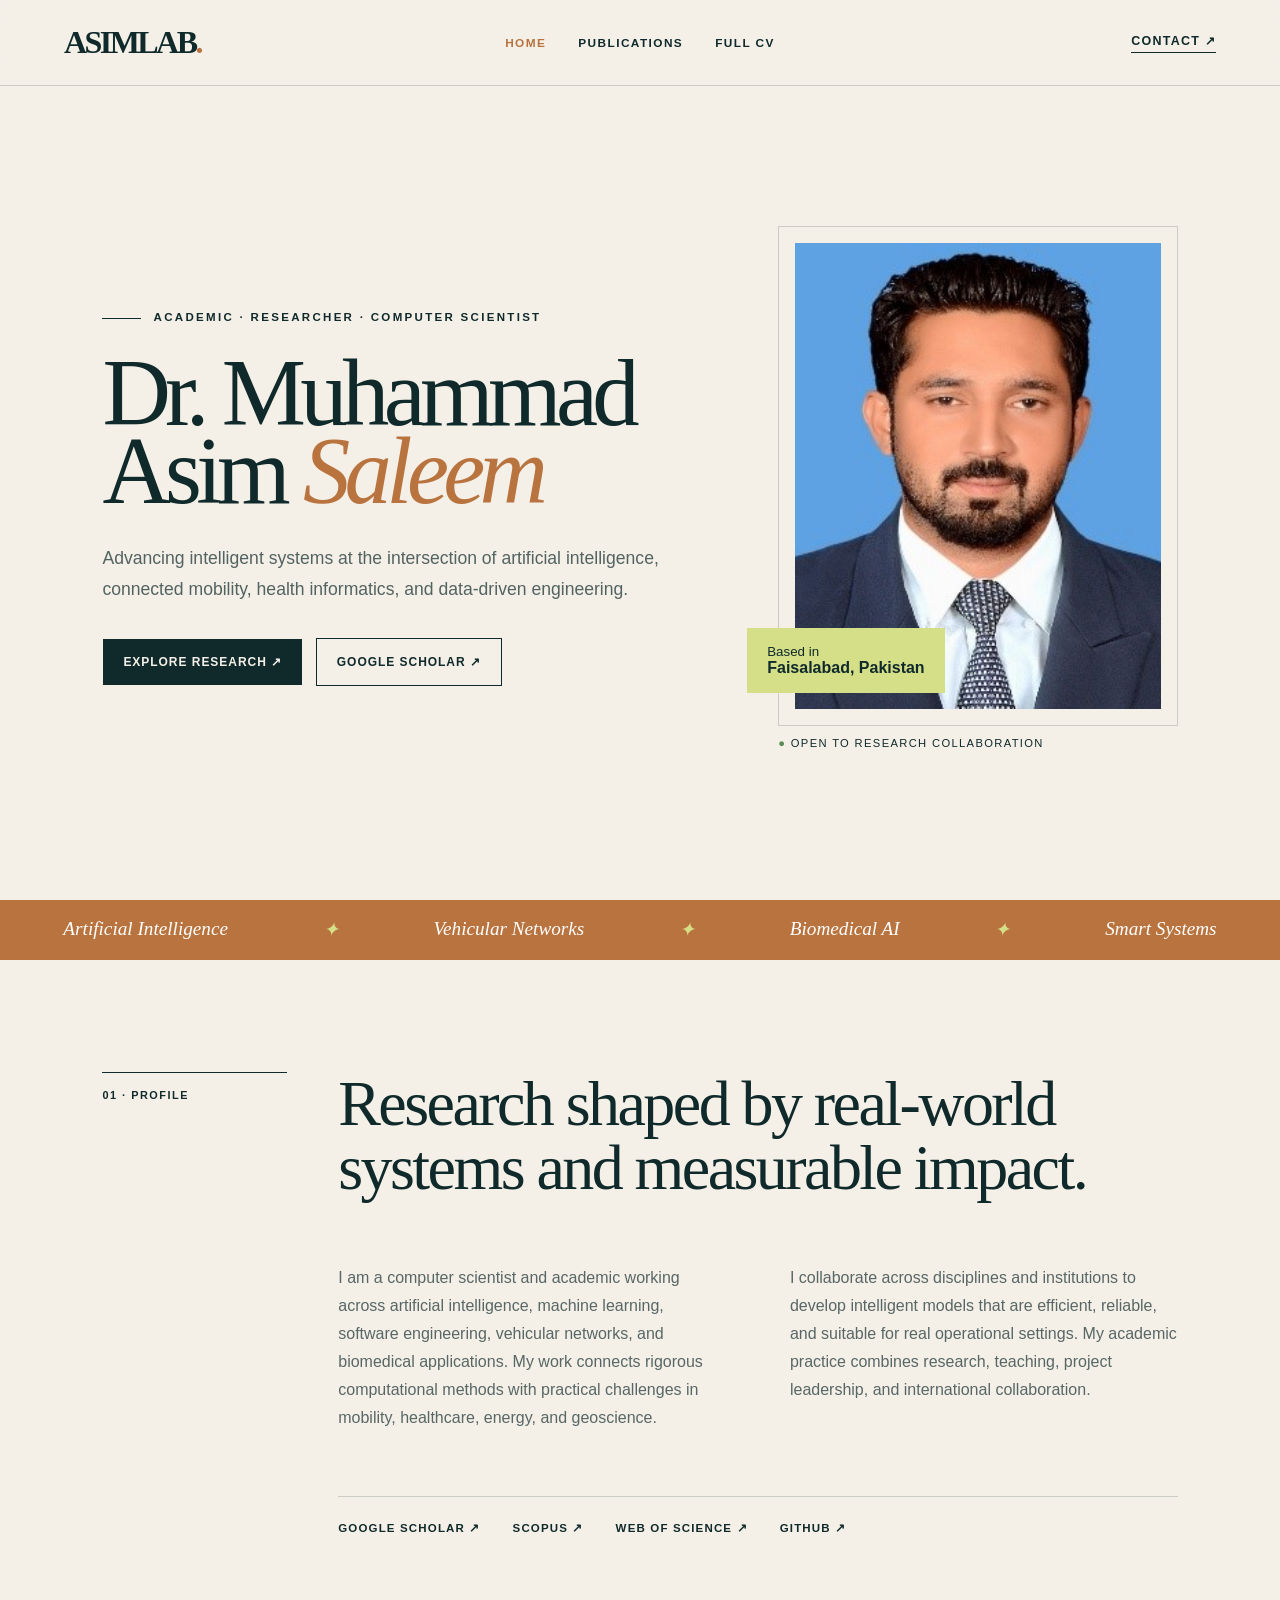
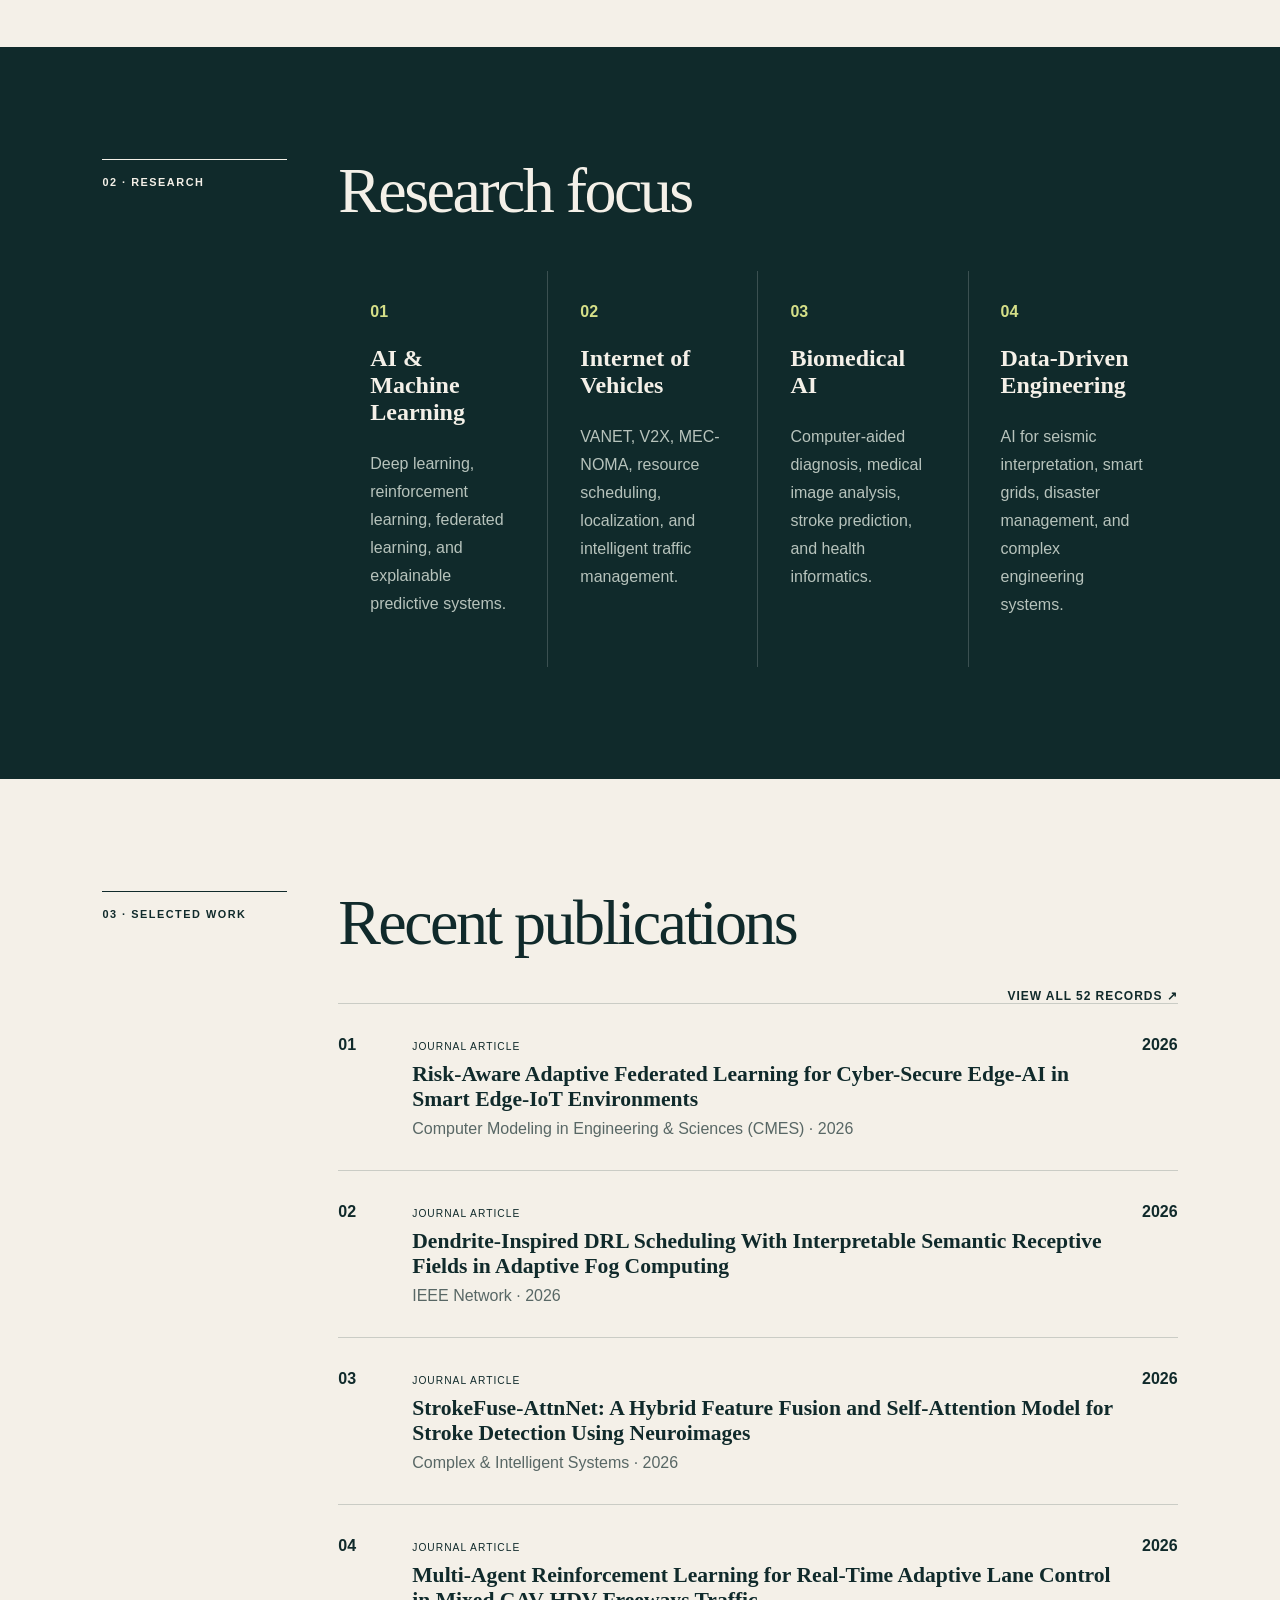
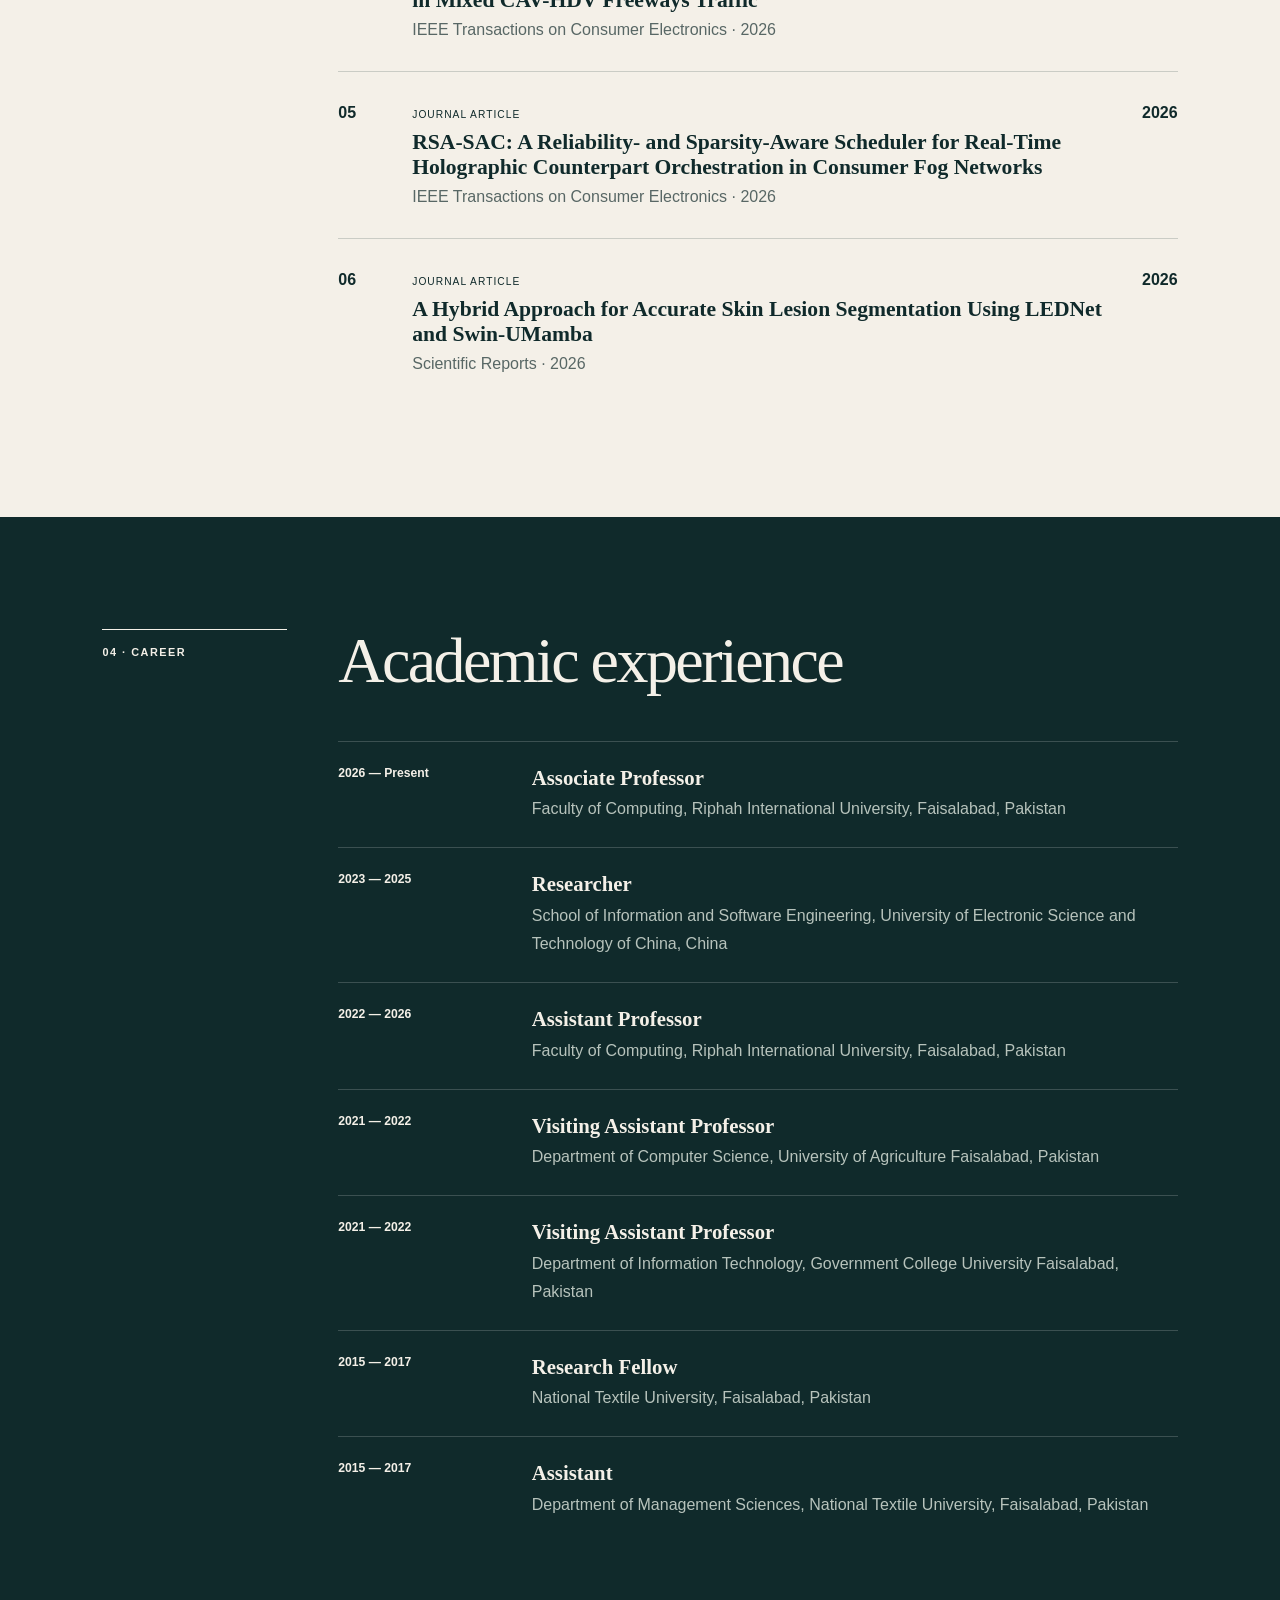
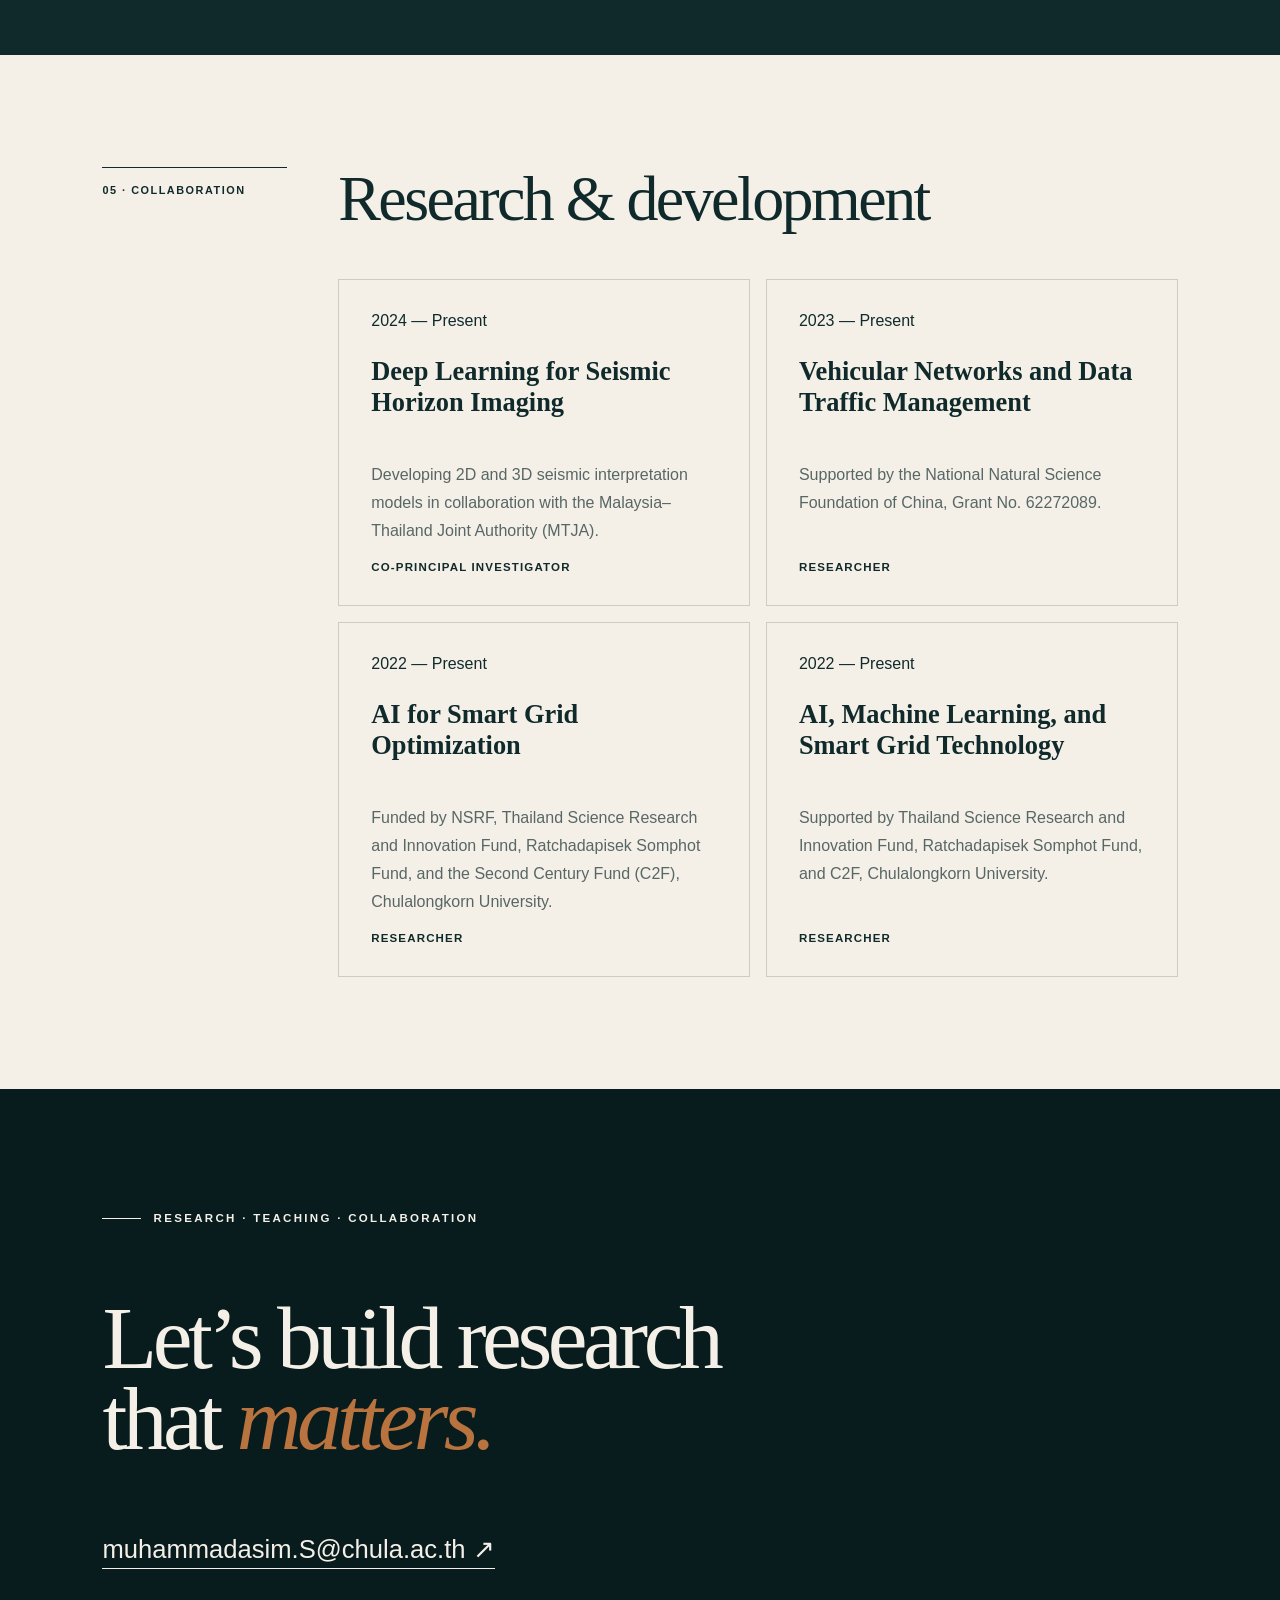
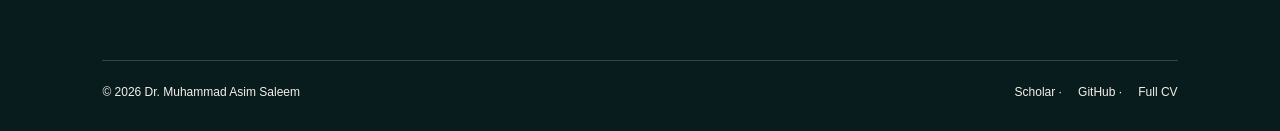
==== index.html @ d51135ee "Publish complete AsimLab academic portfolio" ====
<!doctype html><html lang="en"><head><meta charset="utf-8"><meta name="viewport" content="width=device-width,initial-scale=1"><title>Dr. Muhammad Asim Saleem | AsimLab</title><meta name="description" content="Academic portfolio, research, publications, and CV of Dr. Muhammad Asim Saleem."><meta name="theme-color" content="#102a2b"><link rel="stylesheet" href="/assets/style.css"><link rel="icon" href="/assets/favicon.svg" type="image/svg+xml"></head><body><nav class="nav"><a class="brand" href="/">ASIMLAB<span>.</span></a><div class="links"><a class="active" href="/">Home</a><a  href="/publications/">Publications</a><a  href="/cv/">Full CV</a></div><a class="contact" href="mailto:muhammadasim.S@chula.ac.th">Contact ↗</a></nav>
<main><section class="hero"><div><p class="kicker">Academic · Researcher · Computer Scientist</p><h1>Dr. Muhammad<br>Asim <em>Saleem</em></h1><p class="lead">Advancing intelligent systems at the intersection of artificial intelligence, connected mobility, health informatics, and data-driven engineering.</p><div class="actions"><a class="button primary" href="/publications/">Explore research ↗</a><a class="button" href="https://scholar.google.com.pk/citations?user=uTJ-_NQAAAAJ&hl=en">Google Scholar ↗</a></div></div><div><div class="portrait"><img src="/assets/asim-saleem.jpg" alt="Dr. Muhammad Asim Saleem"><div><small>Based in</small><strong>Faisalabad, Pakistan</strong></div></div><p class="status">● Open to research collaboration</p></div></section>
<div class="band"><span>Artificial Intelligence</span><i>✦</i><span>Vehicular Networks</span><i>✦</i><span>Biomedical AI</span><i>✦</i><span>Smart Systems</span></div>
<section class="section light"><aside>01 · Profile</aside><div><h2>Research shaped by real-world systems and measurable impact.</h2><div class="cols"><p>I am a computer scientist and academic working across artificial intelligence, machine learning, software engineering, vehicular networks, and biomedical applications. My work connects rigorous computational methods with practical challenges in mobility, healthcare, energy, and geoscience.</p><p>I collaborate across disciplines and institutions to develop intelligent models that are efficient, reliable, and suitable for real operational settings. My academic practice combines research, teaching, project leadership, and international collaboration.</p></div><div class="profile-links"><a href="https://scholar.google.com.pk/citations?user=uTJ-_NQAAAAJ&hl=en">Google Scholar ↗</a><a href="https://www.scopus.com/authid/detail.uri?authorId=57212779889">Scopus ↗</a><a href="https://www.webofscience.com/wos/author/record/W-5210-2019">Web of Science ↗</a><a href="https://github.com/asim-lab">GitHub ↗</a></div></div></section>
<section class="section dark" id="research"><aside>02 · Research</aside><div><h2>Research focus</h2><div class="grid4"><article><b>01</b><h3>AI & Machine Learning</h3><p>Deep learning, reinforcement learning, federated learning, and explainable predictive systems.</p></article><article><b>02</b><h3>Internet of Vehicles</h3><p>VANET, V2X, MEC-NOMA, resource scheduling, localization, and intelligent traffic management.</p></article><article><b>03</b><h3>Biomedical AI</h3><p>Computer-aided diagnosis, medical image analysis, stroke prediction, and health informatics.</p></article><article><b>04</b><h3>Data-Driven Engineering</h3><p>AI for seismic interpretation, smart grids, disaster management, and complex engineering systems.</p></article></div></div></section>
<section class="section light"><aside>03 · Selected work</aside><div><div class="section-top"><h2>Recent publications</h2><a href="/publications/">View all 52 records ↗</a></div><div class="pub-list"><article class="pub-row"><b>01</b><div><span class="tag">Journal Article</span><h3>Risk-Aware Adaptive Federated Learning for Cyber-Secure Edge-AI in Smart Edge-IoT Environments</h3><p>Computer Modeling in Engineering &amp; Sciences (CMES) · 2026</p></div><strong>2026</strong></article><article class="pub-row"><b>02</b><div><span class="tag">Journal Article</span><h3>Dendrite-Inspired DRL Scheduling With Interpretable Semantic Receptive Fields in Adaptive Fog Computing</h3><p>IEEE Network · 2026</p></div><strong>2026</strong></article><article class="pub-row"><b>03</b><div><span class="tag">Journal Article</span><h3>StrokeFuse-AttnNet: A Hybrid Feature Fusion and Self-Attention Model for Stroke Detection Using Neuroimages</h3><p>Complex &amp; Intelligent Systems · 2026</p></div><strong>2026</strong></article><article class="pub-row"><b>04</b><div><span class="tag">Journal Article</span><h3>Multi-Agent Reinforcement Learning for Real-Time Adaptive Lane Control in Mixed CAV-HDV Freeways Traffic</h3><p>IEEE Transactions on Consumer Electronics · 2026</p></div><strong>2026</strong></article><article class="pub-row"><b>05</b><div><span class="tag">Journal Article</span><h3>RSA-SAC: A Reliability- and Sparsity-Aware Scheduler for Real-Time Holographic Counterpart Orchestration in Consumer Fog Networks</h3><p>IEEE Transactions on Consumer Electronics · 2026</p></div><strong>2026</strong></article><article class="pub-row"><b>06</b><div><span class="tag">Journal Article</span><h3>A Hybrid Approach for Accurate Skin Lesion Segmentation Using LEDNet and Swin-UMamba</h3><p>Scientific Reports · 2026</p></div><strong>2026</strong></article></div></div></section>
<section class="section dark"><aside>04 · Career</aside><div><h2>Academic experience</h2><div class="records"><article><span>2026 — Present</span><div><h3>Associate Professor</h3><p>Faculty of Computing, Riphah International University, Faisalabad, Pakistan</p></div></article><article><span>2023 — 2025</span><div><h3>Researcher</h3><p>School of Information and Software Engineering, University of Electronic Science and Technology of China, China</p></div></article><article><span>2022 — 2026</span><div><h3>Assistant Professor</h3><p>Faculty of Computing, Riphah International University, Faisalabad, Pakistan</p></div></article><article><span>2021 — 2022</span><div><h3>Visiting Assistant Professor</h3><p>Department of Computer Science, University of Agriculture Faisalabad, Pakistan</p></div></article><article><span>2021 — 2022</span><div><h3>Visiting Assistant Professor</h3><p>Department of Information Technology, Government College University Faisalabad, Pakistan</p></div></article><article><span>2015 — 2017</span><div><h3>Research Fellow</h3><p>National Textile University, Faisalabad, Pakistan</p></div></article><article><span>2015 — 2017</span><div><h3>Assistant</h3><p>Department of Management Sciences, National Textile University, Faisalabad, Pakistan</p></div></article></div></div></section>
<section class="section light"><aside>05 · Collaboration</aside><div><h2>Research & development</h2><div class="cards"><article class="card"><span>2024 — Present</span><h3>Deep Learning for Seismic Horizon Imaging</h3><p>Developing 2D and 3D seismic interpretation models in collaboration with the Malaysia–Thailand Joint Authority (MTJA).</p><strong>Co-Principal Investigator</strong></article><article class="card"><span>2023 — Present</span><h3>Vehicular Networks and Data Traffic Management</h3><p>Supported by the National Natural Science Foundation of China, Grant No. 62272089.</p><strong>Researcher</strong></article><article class="card"><span>2022 — Present</span><h3>AI for Smart Grid Optimization</h3><p>Funded by NSRF, Thailand Science Research and Innovation Fund, Ratchadapisek Somphot Fund, and the Second Century Fund (C2F), Chulalongkorn University.</p><strong>Researcher</strong></article><article class="card"><span>2022 — Present</span><h3>AI, Machine Learning, and Smart Grid Technology</h3><p>Supported by Thailand Science Research and Innovation Fund, Ratchadapisek Somphot Fund, and C2F, Chulalongkorn University.</p><strong>Researcher</strong></article></div></div></section></main><footer><div><p class="kicker">Research · Teaching · Collaboration</p><h2>Let’s build research<br>that <em>matters.</em></h2><a class="email" href="mailto:muhammadasim.S@chula.ac.th">muhammadasim.S@chula.ac.th ↗</a></div><div class="foot"><span>© 2026 Dr. Muhammad Asim Saleem</span><span><a href="https://scholar.google.com.pk/citations?user=uTJ-_NQAAAAJ&hl=en">Scholar</a> · <a href="https://github.com/asim-lab">GitHub</a> · <a href="/cv/">Full CV</a></span></div></footer></body></html>
---- assets/style.css ----
:root{--ink:#102a2b;--paper:#f4f0e8;--deep:#e8e1d4;--accent:#b9733e;--lime:#d5df88;--line:rgba(16,42,43,.18)}*{box-sizing:border-box}html{scroll-behavior:smooth}body{margin:0;background:var(--paper);color:var(--ink);font-family:Inter,Arial,sans-serif}a{color:inherit;text-decoration:none}h1,h2,h3{font-family:Georgia,serif}.nav{min-height:86px;display:grid;grid-template-columns:1fr auto 1fr;align-items:center;padding:0 5vw;border-bottom:1px solid var(--line);background:rgba(244,240,232,.94);backdrop-filter:blur(14px);position:sticky;top:0;z-index:10}.brand{font:bold 2rem Georgia;letter-spacing:-.08em}.brand span,em{color:var(--accent)}.links{display:flex;gap:2rem;text-transform:uppercase;font-size:.74rem;font-weight:700;letter-spacing:.12em}.links a:hover,.links .active{color:var(--accent)}.contact{justify-self:end;border-bottom:1px solid;padding-bottom:.25rem;font-size:.78rem;font-weight:700;text-transform:uppercase;letter-spacing:.1em}.hero{min-height:calc(100vh - 86px);display:grid;grid-template-columns:1.2fr .8fr;align-items:center;gap:6vw;padding:6vw 8vw}.kicker{font-size:.72rem;font-weight:800;text-transform:uppercase;letter-spacing:.2em}.kicker:before{content:'';display:inline-block;width:2.4rem;height:1px;background:currentColor;vertical-align:middle;margin-right:.8rem}.hero h1{font-size:clamp(4rem,7.4vw,8rem);font-weight:500;line-height:.82;letter-spacing:-.06em;margin:2rem 0}.lead{max-width:44rem;font-size:1.1rem;line-height:1.8;color:#536361}.actions{display:flex;gap:.8rem;flex-wrap:wrap;margin-top:2rem}.button{display:inline-block;border:1px solid;padding:1rem 1.25rem;font-size:.75rem;font-weight:800;letter-spacing:.08em;text-transform:uppercase}.primary{background:var(--ink);color:var(--paper)}.portrait{position:relative;padding:1rem;border:1px solid var(--line)}.portrait img{width:100%;aspect-ratio:4/5.1;object-fit:cover;object-position:top;display:block}.portrait div{position:absolute;left:-2rem;bottom:2rem;background:var(--lime);padding:1rem 1.25rem}.portrait small,.portrait strong{display:block}.status{font-size:.7rem;text-transform:uppercase;letter-spacing:.12em}.status:first-letter{color:#5d8b56}.band{display:flex;justify-content:space-around;gap:2rem;overflow:hidden;background:var(--accent);color:white;padding:1.15rem 2rem;font:italic 1.2rem Georgia;white-space:nowrap}.band i{color:var(--lime)}.section{display:grid;grid-template-columns:minmax(120px,.22fr) 1fr;gap:4vw;padding:7rem 8vw}.section aside{text-transform:uppercase;font-size:.68rem;font-weight:800;letter-spacing:.14em;border-top:1px solid;padding-top:1rem;align-self:start}.section h2,.cv-section h2{font-size:clamp(2.8rem,5vw,5.2rem);font-weight:500;letter-spacing:-.04em;line-height:1;margin:0 0 3rem}.dark{background:var(--ink);color:var(--paper)}.cols{display:grid;grid-template-columns:1fr 1fr;gap:4rem;max-width:70rem}.cols p,.card p,.grid4 p,.records p,.full-pub p{line-height:1.75;color:#586765}.dark .grid4 p,.dark .records p{color:#b7c3bc}.profile-links{display:flex;gap:2rem;flex-wrap:wrap;margin-top:3rem;padding-top:1.5rem;border-top:1px solid var(--line);font-size:.72rem;font-weight:800;text-transform:uppercase;letter-spacing:.1em}.grid4{display:grid;grid-template-columns:repeat(4,1fr);gap:1px;background:rgba(255,255,255,.18)}.grid4 article{background:var(--ink);padding:2rem}.grid4 b{color:var(--lime)}.grid4 h3{font-size:1.5rem}.section-top{display:flex;justify-content:space-between;align-items:end}.section-top a{font-size:.75rem;text-transform:uppercase;font-weight:800;letter-spacing:.08em}.pub-row{display:grid;grid-template-columns:50px 1fr auto;gap:1.5rem;padding:2rem 0;border-top:1px solid var(--line)}.pub-row h3{font-size:1.35rem;margin:.5rem 0}.pub-row p{margin:0;color:#586765}.tag,.meta span{font-size:.64rem;text-transform:uppercase;letter-spacing:.1em}.records article{display:grid;grid-template-columns:minmax(120px,.25fr) 1fr;gap:2rem;border-top:1px solid rgba(255,255,255,.18);padding:1.5rem 0}.records article>span{font-size:.76rem;font-weight:700}.records h3{font-size:1.3rem;margin:0 0 .35rem}.records p{margin:0}.light .records article,.cv-section .records article{border-color:var(--line)}.cards{display:grid;grid-template-columns:repeat(2,1fr);gap:1rem}.card{border:1px solid var(--line);padding:2rem;min-height:280px;display:flex;flex-direction:column}.card h3{font-size:1.65rem}.card strong{margin-top:auto;font-size:.72rem;text-transform:uppercase;letter-spacing:.1em}.inner-hero,.cv-hero{display:grid;grid-template-columns:1fr .65fr;gap:6vw;align-items:end;padding:7rem 8vw}.inner-hero h1,.cv-hero h1{font-size:clamp(4rem,9vw,9rem);font-weight:500;letter-spacing:-.06em;line-height:.8;margin:1.5rem 0}.summary{display:flex;gap:2rem;align-items:center}.summary strong{font:6rem Georgia;color:var(--accent)}.summary p{line-height:1.6}.stats{display:grid;grid-template-columns:repeat(4,1fr);background:var(--ink);color:var(--paper);padding:0 8vw}.stats a{padding:2rem;border-right:1px solid rgba(255,255,255,.15)}.stats strong,.stats span{display:block}.stats strong{font:3rem Georgia;color:var(--lime)}.stats span{font-size:.68rem;text-transform:uppercase;letter-spacing:.1em}.archive{padding:5rem 8vw 8rem}.archive-group{display:grid;grid-template-columns:minmax(190px,.28fr) 1fr;gap:4vw;margin-bottom:6rem}.archive-group>header{position:sticky;top:115px;align-self:start}.archive-group>header span{font-size:.72rem;font-weight:800;color:var(--accent)}.archive-group>header h2{font-size:2.4rem;margin:.8rem 0}.archive-group>header p{font-size:.72rem;text-transform:uppercase;letter-spacing:.1em}.full-pub{display:grid;grid-template-columns:45px 1fr;gap:1.4rem;padding:1.75rem 0;border-top:1px solid var(--line)}.full-pub h3{font-size:1.3rem;line-height:1.3;margin:.6rem 0}.full-pub p{margin:.35rem 0}.full-pub a{display:inline-block;margin-top:.6rem;color:var(--accent);font-size:.78rem;font-weight:800}.meta{display:flex;gap:1rem}.cv-hero img{width:min(320px,100%);aspect-ratio:4/5;object-fit:cover;object-position:top;justify-self:end}.cv-section{padding:6rem 8vw}.cv-section>header{display:grid;grid-template-columns:100px 1fr;border-top:1px solid var(--line);padding-top:1rem}.cv-section>header>span{font-weight:800;color:var(--accent)}.cv-section>header h2{font-size:3.2rem}.cv-section .records{margin-left:100px}.alt{background:var(--deep)}.expertise{display:grid;grid-template-columns:repeat(2,1fr);gap:1rem;margin-left:100px}.expertise article{border:1px solid var(--line);padding:1.5rem}.expertise small{text-transform:uppercase;letter-spacing:.12em;font-weight:800}.expertise h3{line-height:1.45}.certs{margin-left:100px;columns:2;column-gap:4rem}.certs li{break-inside:avoid;padding:.8rem 0;border-bottom:1px solid var(--line);line-height:1.5}.callout{padding:5rem 8vw;background:var(--lime);display:flex;justify-content:space-between;align-items:center}.callout h2{font-size:3rem;margin:.8rem 0}footer{background:#091c1d;color:var(--paper);padding:7rem 8vw 2rem}footer h2{font-size:clamp(3.5rem,7vw,7.5rem);line-height:.9;font-weight:500;letter-spacing:-.05em}.email{font-size:clamp(1rem,2vw,1.6rem);border-bottom:1px solid;padding-bottom:.3rem}.foot{display:flex;justify-content:space-between;gap:2rem;margin-top:6rem;padding-top:1.5rem;border-top:1px solid rgba(255,255,255,.18);font-size:.75rem}.foot a{margin-left:.8rem}@media(max-width:900px){.nav{grid-template-columns:1fr auto}.links{display:none}.hero,.inner-hero,.cv-hero{grid-template-columns:1fr}.hero{padding-top:4rem}.hero h1{font-size:clamp(3.5rem,14vw,6rem)}.portrait{max-width:460px}.section{grid-template-columns:1fr;padding:5rem 6vw}.cols,.grid4,.cards,.expertise{grid-template-columns:1fr}.archive-group{grid-template-columns:1fr}.archive-group>header{position:static}.stats{grid-template-columns:repeat(2,1fr);padding:0 4vw}.cv-section .records,.expertise,.certs{margin-left:0}.certs{columns:1}.cv-section>header{grid-template-columns:50px 1fr}.cv-section>header h2{font-size:2.5rem}.callout{align-items:flex-start;gap:2rem;flex-direction:column}}@media(max-width:560px){.nav{min-height:70px}.contact{font-size:.66rem}.hero{padding:4rem 6vw}.hero h1{font-size:3.4rem}.portrait div{left:.5rem}.band{justify-content:flex-start}.pub-row{grid-template-columns:35px 1fr}.pub-row>strong{display:none}.inner-hero,.cv-hero{padding:5rem 6vw}.inner-hero h1,.cv-hero h1{font-size:3.8rem}.summary strong{font-size:4rem}.stats{grid-template-columns:1fr}.archive{padding:4rem 6vw}.full-pub{grid-template-columns:30px 1fr}.foot{flex-direction:column}}
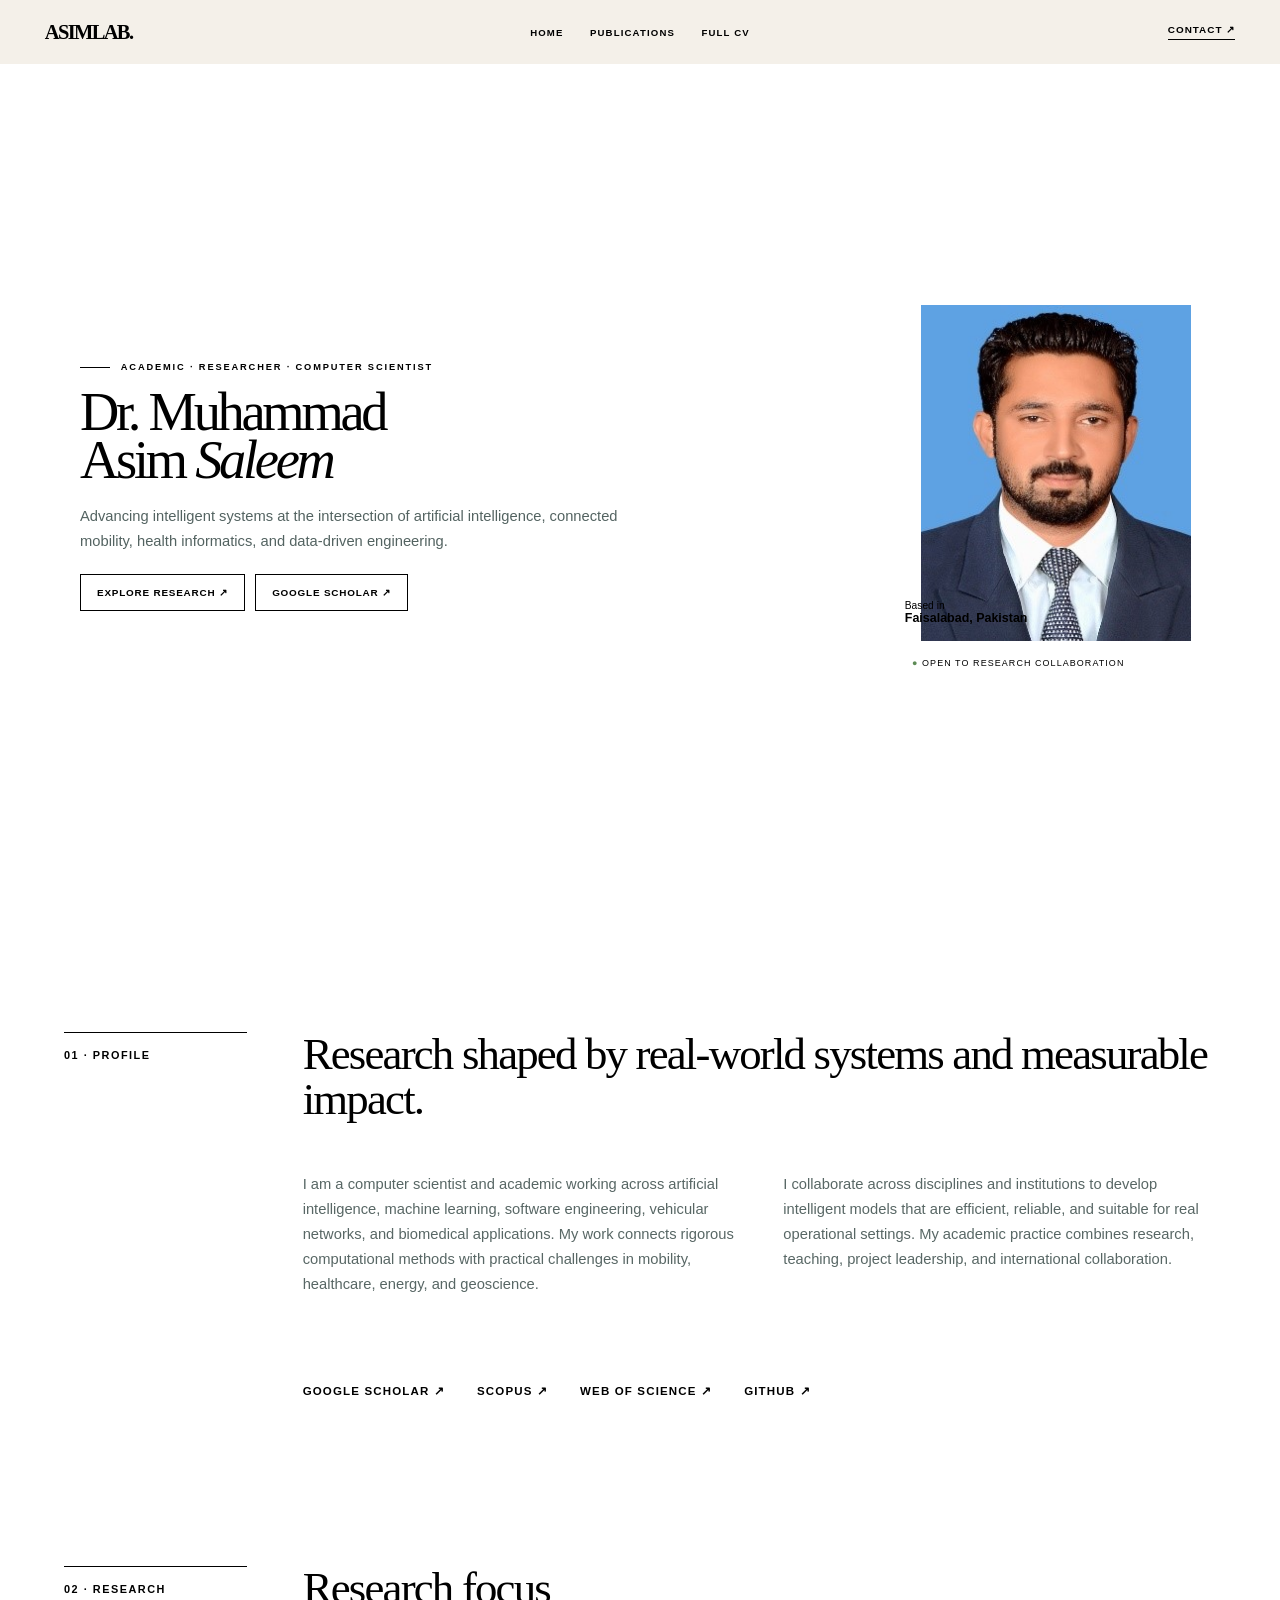
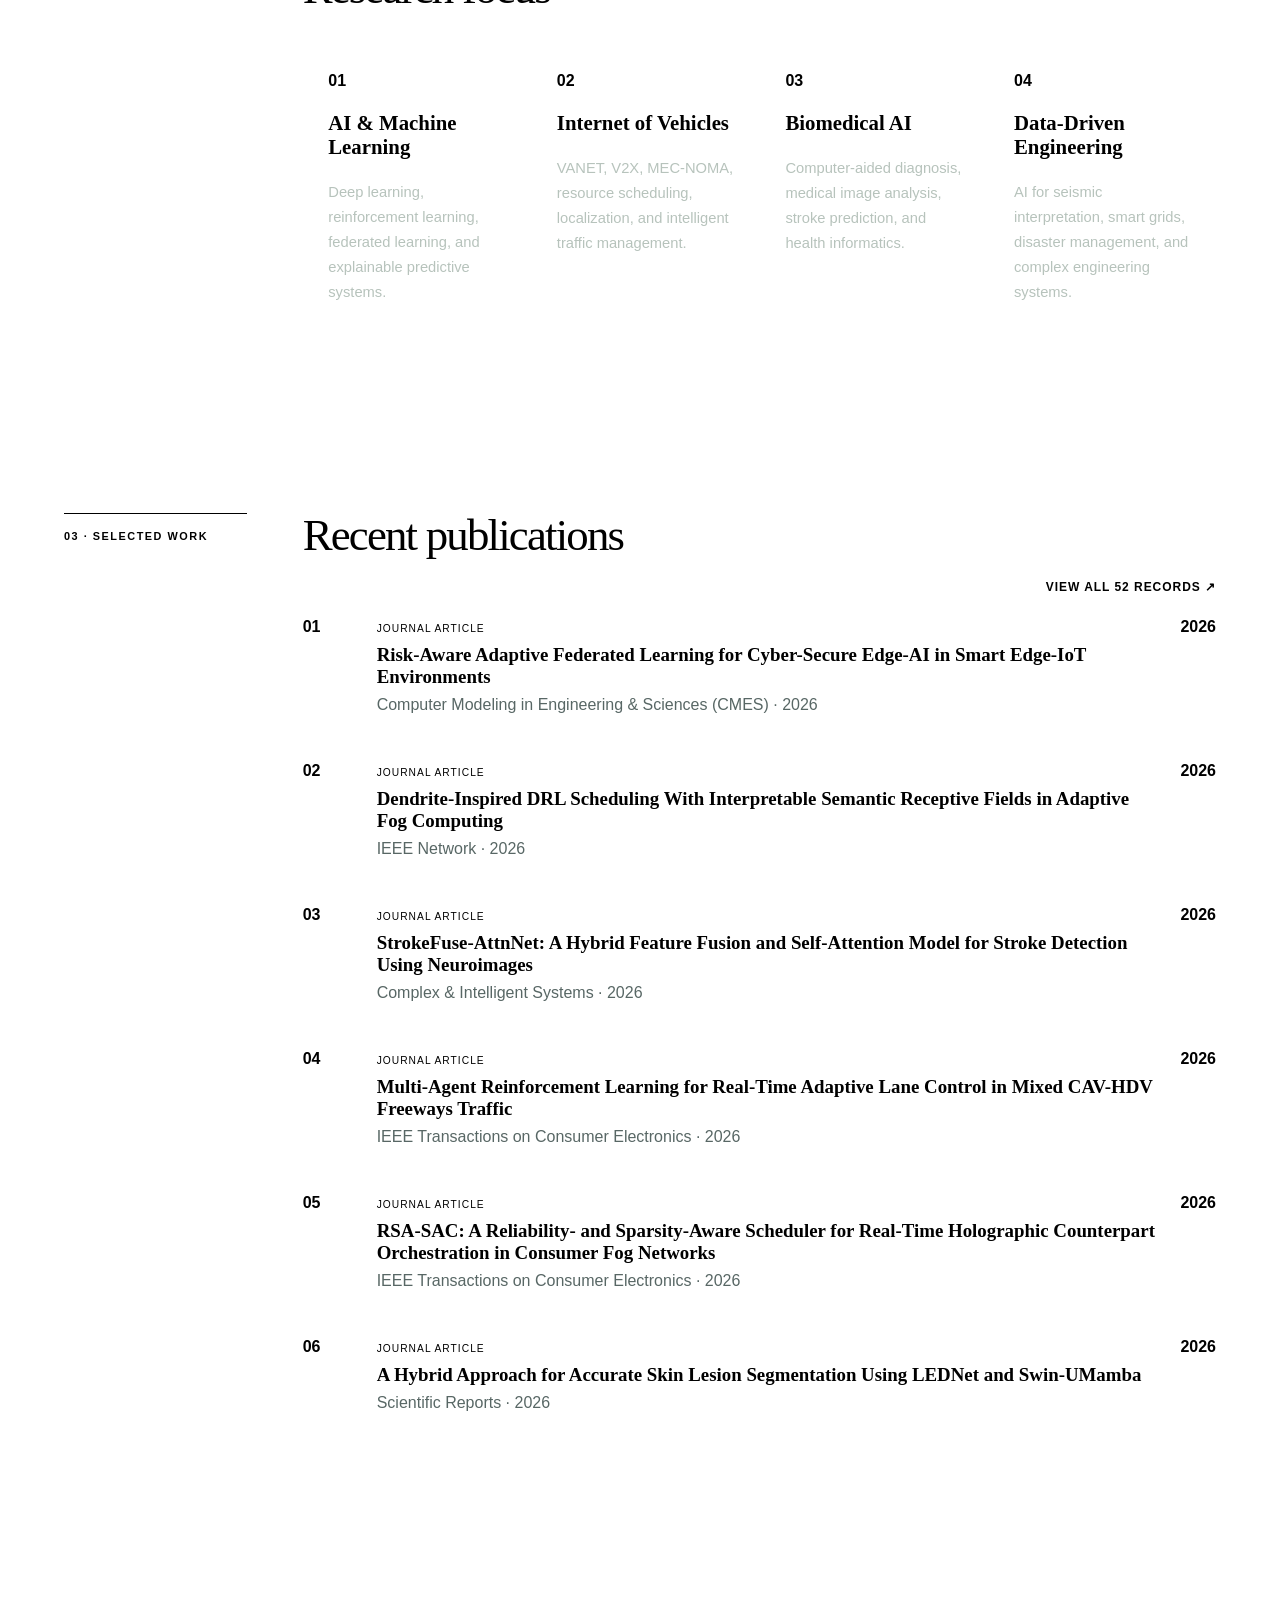
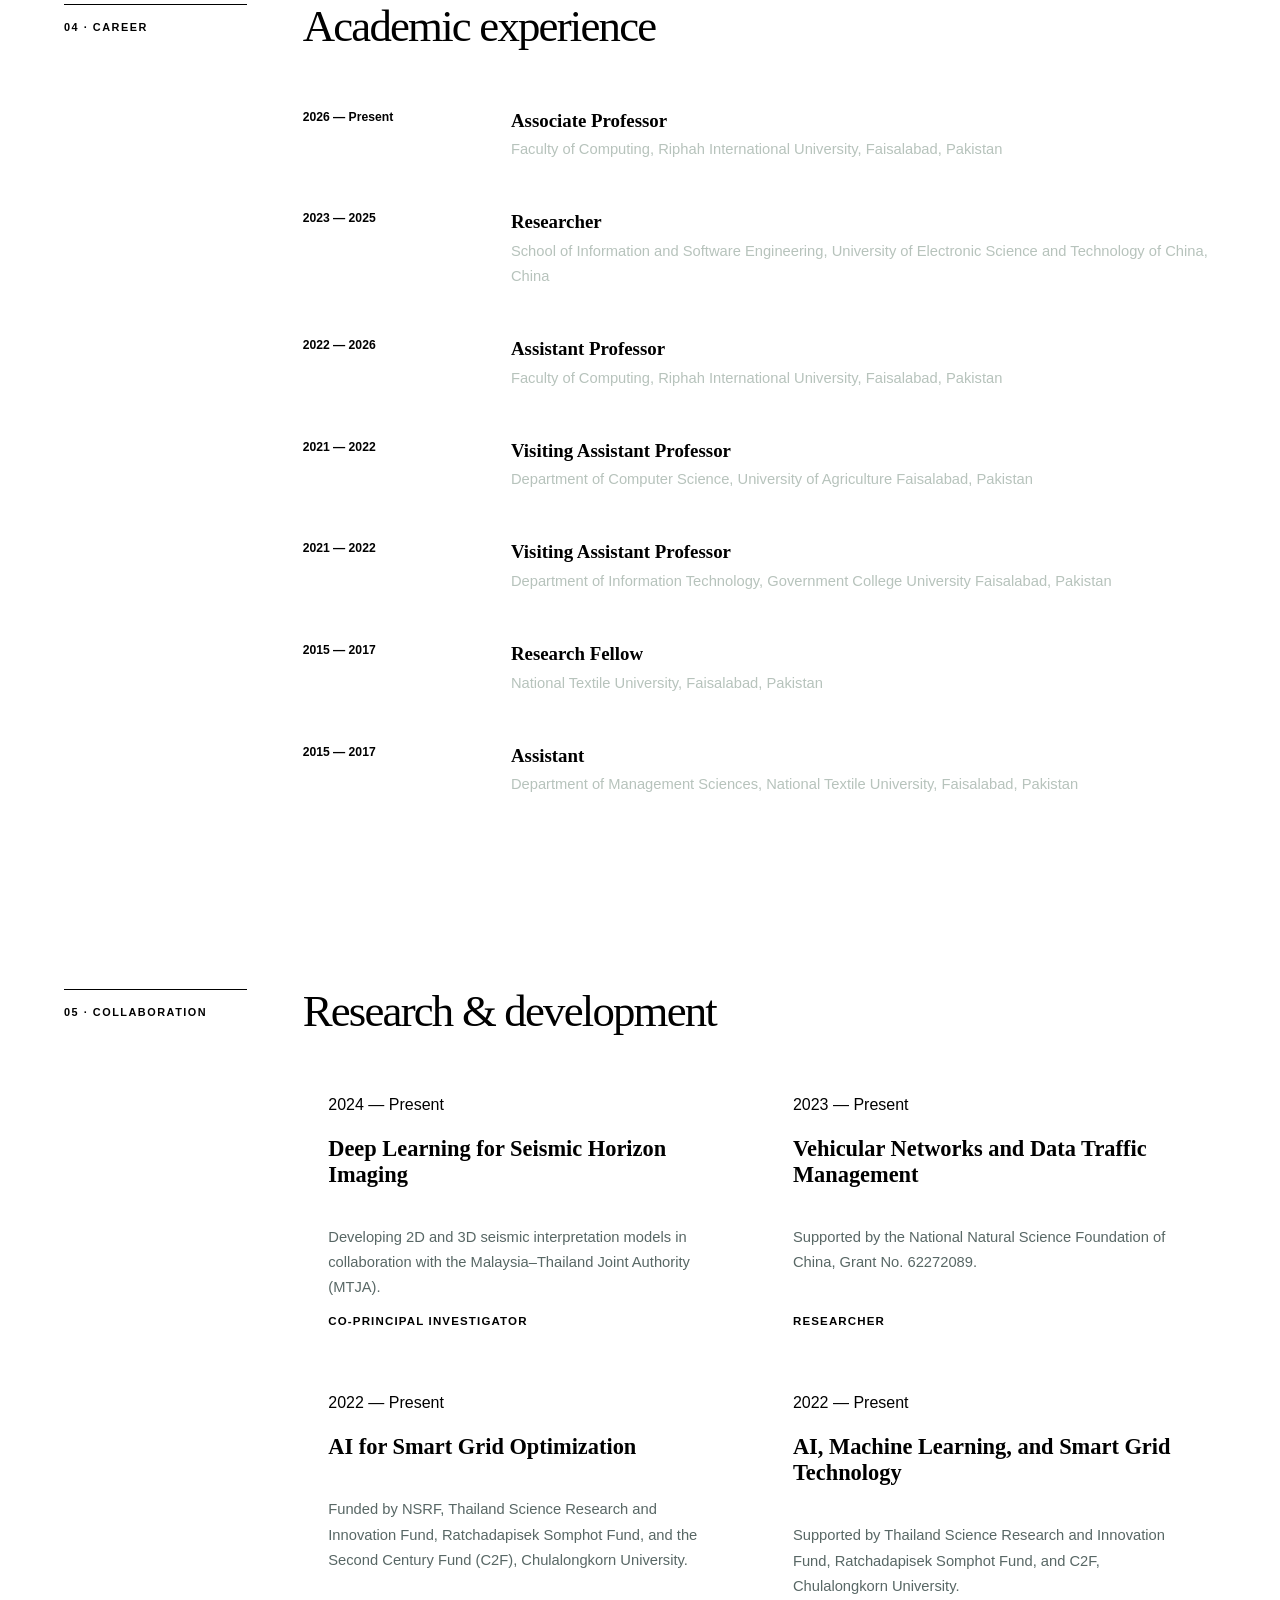
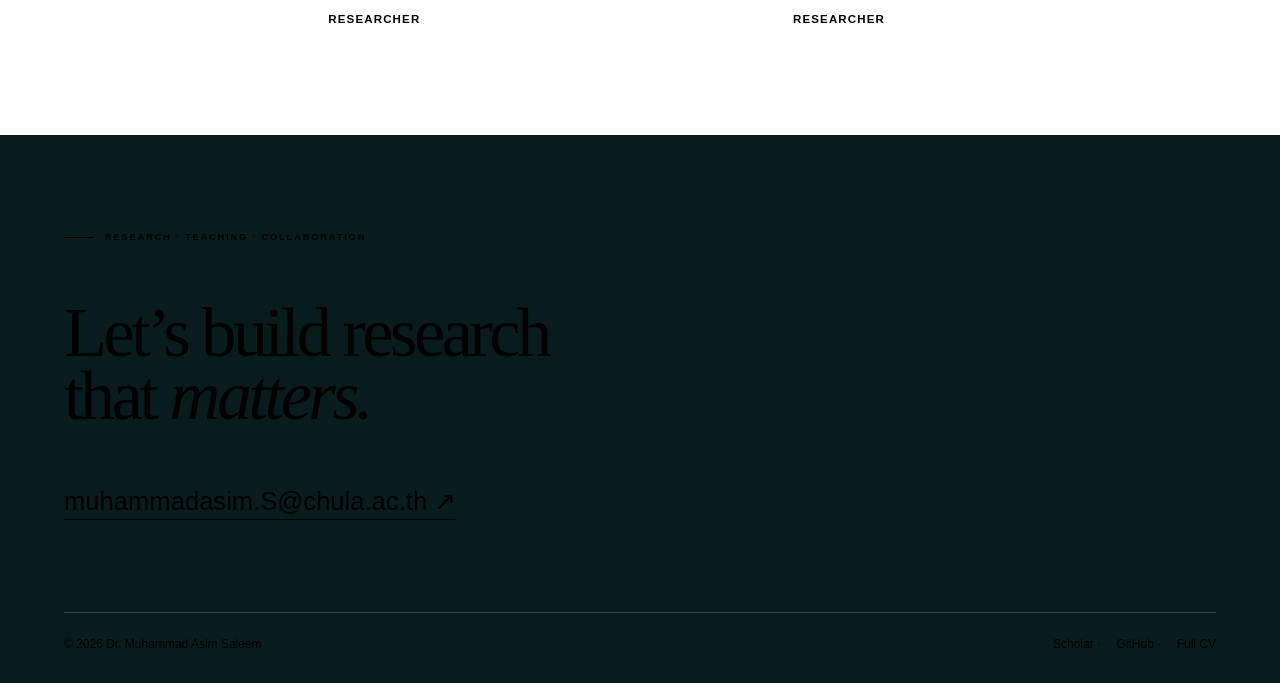
==== commit 659ade5d: "Refresh professional layout assets" ====
--- a/index.html
+++ b/index.html
@@ -1,4 +1,4 @@
-<!doctype html><html lang="en"><head><meta charset="utf-8"><meta name="viewport" content="width=device-width,initial-scale=1"><title>Dr. Muhammad Asim Saleem | AsimLab</title><meta name="description" content="Academic portfolio, research, publications, and CV of Dr. Muhammad Asim Saleem."><meta name="theme-color" content="#102a2b"><link rel="stylesheet" href="/assets/style.css"><link rel="icon" href="/assets/favicon.svg" type="image/svg+xml"></head><body><nav class="nav"><a class="brand" href="/">ASIMLAB<span>.</span></a><div class="links"><a class="active" href="/">Home</a><a  href="/publications/">Publications</a><a  href="/cv/">Full CV</a></div><a class="contact" href="mailto:muhammadasim.S@chula.ac.th">Contact ↗</a></nav>
+<!doctype html><html lang="en"><head><meta charset="utf-8"><meta name="viewport" content="width=device-width,initial-scale=1"><title>Dr. Muhammad Asim Saleem | AsimLab</title><meta name="description" content="Academic portfolio, research, publications, and CV of Dr. Muhammad Asim Saleem."><meta name="theme-color" content="#102a2b"><link rel="stylesheet" href="/assets/style.css?v=6"><link rel="icon" href="/assets/favicon.svg" type="image/svg+xml"></head><body><nav class="nav"><a class="brand" href="/">ASIMLAB<span>.</span></a><div class="links"><a class="active" href="/">Home</a><a  href="/publications/">Publications</a><a  href="/cv/">Full CV</a></div><a class="contact" href="mailto:muhammadasim.S@chula.ac.th">Contact ↗</a></nav>
 <main><section class="hero"><div><p class="kicker">Academic · Researcher · Computer Scientist</p><h1>Dr. Muhammad<br>Asim <em>Saleem</em></h1><p class="lead">Advancing intelligent systems at the intersection of artificial intelligence, connected mobility, health informatics, and data-driven engineering.</p><div class="actions"><a class="button primary" href="/publications/">Explore research ↗</a><a class="button" href="https://scholar.google.com.pk/citations?user=uTJ-_NQAAAAJ&hl=en">Google Scholar ↗</a></div></div><div><div class="portrait"><img src="/assets/asim-saleem.jpg" alt="Dr. Muhammad Asim Saleem"><div><small>Based in</small><strong>Faisalabad, Pakistan</strong></div></div><p class="status">● Open to research collaboration</p></div></section>
 <div class="band"><span>Artificial Intelligence</span><i>✦</i><span>Vehicular Networks</span><i>✦</i><span>Biomedical AI</span><i>✦</i><span>Smart Systems</span></div>
 <section class="section light"><aside>01 · Profile</aside><div><h2>Research shaped by real-world systems and measurable impact.</h2><div class="cols"><p>I am a computer scientist and academic working across artificial intelligence, machine learning, software engineering, vehicular networks, and biomedical applications. My work connects rigorous computational methods with practical challenges in mobility, healthcare, energy, and geoscience.</p><p>I collaborate across disciplines and institutions to develop intelligent models that are efficient, reliable, and suitable for real operational settings. My academic practice combines research, teaching, project leadership, and international collaboration.</p></div><div class="profile-links"><a href="https://scholar.google.com.pk/citations?user=uTJ-_NQAAAAJ&hl=en">Google Scholar ↗</a><a href="https://www.scopus.com/authid/detail.uri?authorId=57212779889">Scopus ↗</a><a href="https://www.webofscience.com/wos/author/record/W-5210-2019">Web of Science ↗</a><a href="https://github.com/asim-lab">GitHub ↗</a></div></div></section>
--- a/assets/style.css
+++ b/assets/style.css
@@ -1 +1,38 @@
-:root{--ink:#102a2b;--paper:#f4f0e8;--deep:#e8e1d4;--accent:#b9733e;--lime:#d5df88;--line:rgba(16,42,43,.18)}*{box-sizing:border-box}html{scroll-behavior:smooth}body{margin:0;background:var(--paper);color:var(--ink);font-family:Inter,Arial,sans-serif}a{color:inherit;text-decoration:none}h1,h2,h3{font-family:Georgia,serif}.nav{min-height:86px;display:grid;grid-template-columns:1fr auto 1fr;align-items:center;padding:0 5vw;border-bottom:1px solid var(--line);background:rgba(244,240,232,.94);backdrop-filter:blur(14px);position:sticky;top:0;z-index:10}.brand{font:bold 2rem Georgia;letter-spacing:-.08em}.brand span,em{color:var(--accent)}.links{display:flex;gap:2rem;text-transform:uppercase;font-size:.74rem;font-weight:700;letter-spacing:.12em}.links a:hover,.links .active{color:var(--accent)}.contact{justify-self:end;border-bottom:1px solid;padding-bottom:.25rem;font-size:.78rem;font-weight:700;text-transform:uppercase;letter-spacing:.1em}.hero{min-height:calc(100vh - 86px);display:grid;grid-template-columns:1.2fr .8fr;align-items:center;gap:6vw;padding:6vw 8vw}.kicker{font-size:.72rem;font-weight:800;text-transform:uppercase;letter-spacing:.2em}.kicker:before{content:'';display:inline-block;width:2.4rem;height:1px;background:currentColor;vertical-align:middle;margin-right:.8rem}.hero h1{font-size:clamp(4rem,7.4vw,8rem);font-weight:500;line-height:.82;letter-spacing:-.06em;margin:2rem 0}.lead{max-width:44rem;font-size:1.1rem;line-height:1.8;color:#536361}.actions{display:flex;gap:.8rem;flex-wrap:wrap;margin-top:2rem}.button{display:inline-block;border:1px solid;padding:1rem 1.25rem;font-size:.75rem;font-weight:800;letter-spacing:.08em;text-transform:uppercase}.primary{background:var(--ink);color:var(--paper)}.portrait{position:relative;padding:1rem;border:1px solid var(--line)}.portrait img{width:100%;aspect-ratio:4/5.1;object-fit:cover;object-position:top;display:block}.portrait div{position:absolute;left:-2rem;bottom:2rem;background:var(--lime);padding:1rem 1.25rem}.portrait small,.portrait strong{display:block}.status{font-size:.7rem;text-transform:uppercase;letter-spacing:.12em}.status:first-letter{color:#5d8b56}.band{display:flex;justify-content:space-around;gap:2rem;overflow:hidden;background:var(--accent);color:white;padding:1.15rem 2rem;font:italic 1.2rem Georgia;white-space:nowrap}.band i{color:var(--lime)}.section{display:grid;grid-template-columns:minmax(120px,.22fr) 1fr;gap:4vw;padding:7rem 8vw}.section aside{text-transform:uppercase;font-size:.68rem;font-weight:800;letter-spacing:.14em;border-top:1px solid;padding-top:1rem;align-self:start}.section h2,.cv-section h2{font-size:clamp(2.8rem,5vw,5.2rem);font-weight:500;letter-spacing:-.04em;line-height:1;margin:0 0 3rem}.dark{background:var(--ink);color:var(--paper)}.cols{display:grid;grid-template-columns:1fr 1fr;gap:4rem;max-width:70rem}.cols p,.card p,.grid4 p,.records p,.full-pub p{line-height:1.75;color:#586765}.dark .grid4 p,.dark .records p{color:#b7c3bc}.profile-links{display:flex;gap:2rem;flex-wrap:wrap;margin-top:3rem;padding-top:1.5rem;border-top:1px solid var(--line);font-size:.72rem;font-weight:800;text-transform:uppercase;letter-spacing:.1em}.grid4{display:grid;grid-template-columns:repeat(4,1fr);gap:1px;background:rgba(255,255,255,.18)}.grid4 article{background:var(--ink);padding:2rem}.grid4 b{color:var(--lime)}.grid4 h3{font-size:1.5rem}.section-top{display:flex;justify-content:space-between;align-items:end}.section-top a{font-size:.75rem;text-transform:uppercase;font-weight:800;letter-spacing:.08em}.pub-row{display:grid;grid-template-columns:50px 1fr auto;gap:1.5rem;padding:2rem 0;border-top:1px solid var(--line)}.pub-row h3{font-size:1.35rem;margin:.5rem 0}.pub-row p{margin:0;color:#586765}.tag,.meta span{font-size:.64rem;text-transform:uppercase;letter-spacing:.1em}.records article{display:grid;grid-template-columns:minmax(120px,.25fr) 1fr;gap:2rem;border-top:1px solid rgba(255,255,255,.18);padding:1.5rem 0}.records article>span{font-size:.76rem;font-weight:700}.records h3{font-size:1.3rem;margin:0 0 .35rem}.records p{margin:0}.light .records article,.cv-section .records article{border-color:var(--line)}.cards{display:grid;grid-template-columns:repeat(2,1fr);gap:1rem}.card{border:1px solid var(--line);padding:2rem;min-height:280px;display:flex;flex-direction:column}.card h3{font-size:1.65rem}.card strong{margin-top:auto;font-size:.72rem;text-transform:uppercase;letter-spacing:.1em}.inner-hero,.cv-hero{display:grid;grid-template-columns:1fr .65fr;gap:6vw;align-items:end;padding:7rem 8vw}.inner-hero h1,.cv-hero h1{font-size:clamp(4rem,9vw,9rem);font-weight:500;letter-spacing:-.06em;line-height:.8;margin:1.5rem 0}.summary{display:flex;gap:2rem;align-items:center}.summary strong{font:6rem Georgia;color:var(--accent)}.summary p{line-height:1.6}.stats{display:grid;grid-template-columns:repeat(4,1fr);background:var(--ink);color:var(--paper);padding:0 8vw}.stats a{padding:2rem;border-right:1px solid rgba(255,255,255,.15)}.stats strong,.stats span{display:block}.stats strong{font:3rem Georgia;color:var(--lime)}.stats span{font-size:.68rem;text-transform:uppercase;letter-spacing:.1em}.archive{padding:5rem 8vw 8rem}.archive-group{display:grid;grid-template-columns:minmax(190px,.28fr) 1fr;gap:4vw;margin-bottom:6rem}.archive-group>header{position:sticky;top:115px;align-self:start}.archive-group>header span{font-size:.72rem;font-weight:800;color:var(--accent)}.archive-group>header h2{font-size:2.4rem;margin:.8rem 0}.archive-group>header p{font-size:.72rem;text-transform:uppercase;letter-spacing:.1em}.full-pub{display:grid;grid-template-columns:45px 1fr;gap:1.4rem;padding:1.75rem 0;border-top:1px solid var(--line)}.full-pub h3{font-size:1.3rem;line-height:1.3;margin:.6rem 0}.full-pub p{margin:.35rem 0}.full-pub a{display:inline-block;margin-top:.6rem;color:var(--accent);font-size:.78rem;font-weight:800}.meta{display:flex;gap:1rem}.cv-hero img{width:min(320px,100%);aspect-ratio:4/5;object-fit:cover;object-position:top;justify-self:end}.cv-section{padding:6rem 8vw}.cv-section>header{display:grid;grid-template-columns:100px 1fr;border-top:1px solid var(--line);padding-top:1rem}.cv-section>header>span{font-weight:800;color:var(--accent)}.cv-section>header h2{font-size:3.2rem}.cv-section .records{margin-left:100px}.alt{background:var(--deep)}.expertise{display:grid;grid-template-columns:repeat(2,1fr);gap:1rem;margin-left:100px}.expertise article{border:1px solid var(--line);padding:1.5rem}.expertise small{text-transform:uppercase;letter-spacing:.12em;font-weight:800}.expertise h3{line-height:1.45}.certs{margin-left:100px;columns:2;column-gap:4rem}.certs li{break-inside:avoid;padding:.8rem 0;border-bottom:1px solid var(--line);line-height:1.5}.callout{padding:5rem 8vw;background:var(--lime);display:flex;justify-content:space-between;align-items:center}.callout h2{font-size:3rem;margin:.8rem 0}footer{background:#091c1d;color:var(--paper);padding:7rem 8vw 2rem}footer h2{font-size:clamp(3.5rem,7vw,7.5rem);line-height:.9;font-weight:500;letter-spacing:-.05em}.email{font-size:clamp(1rem,2vw,1.6rem);border-bottom:1px solid;padding-bottom:.3rem}.foot{display:flex;justify-content:space-between;gap:2rem;margin-top:6rem;padding-top:1.5rem;border-top:1px solid rgba(255,255,255,.18);font-size:.75rem}.foot a{margin-left:.8rem}@media(max-width:900px){.nav{grid-template-columns:1fr auto}.links{display:none}.hero,.inner-hero,.cv-hero{grid-template-columns:1fr}.hero{padding-top:4rem}.hero h1{font-size:clamp(3.5rem,14vw,6rem)}.portrait{max-width:460px}.section{grid-template-columns:1fr;padding:5rem 6vw}.cols,.grid4,.cards,.expertise{grid-template-columns:1fr}.archive-group{grid-template-columns:1fr}.archive-group>header{position:static}.stats{grid-template-columns:repeat(2,1fr);padding:0 4vw}.cv-section .records,.expertise,.certs{margin-left:0}.certs{columns:1}.cv-section>header{grid-template-columns:50px 1fr}.cv-section>header h2{font-size:2.5rem}.callout{align-items:flex-start;gap:2rem;flex-direction:column}}@media(max-width:560px){.nav{min-height:70px}.contact{font-size:.66rem}.hero{padding:4rem 6vw}.hero h1{font-size:3.4rem}.portrait div{left:.5rem}.band{justify-content:flex-start}.pub-row{grid-template-columns:35px 1fr}.pub-row>strong{display:none}.inner-hero,.cv-hero{padding:5rem 6vw}.inner-hero h1,.cv-hero h1{font-size:3.8rem}.summary strong{font-size:4rem}.stats{grid-template-columns:1fr}.archive{padding:4rem 6vw}.full-pub{grid-template-columns:30px 1fr}.foot{flex-direction:column}}+Generated 52 publications and 7 appointments.
+:root{--ink:#102a2b;--paper:#f4f0e8;--deep:#e8e1d4;--accent:#b9733e;--lime:#d5df88;--line:rgba(16,42,43,.18)}*{box-sizing:border-box}html{scroll-behavior:smooth}body{margin:0;background:var(--paper);color:var(--ink);font-family:Inter,Arial,sans-serif}a{color:inherit;text-decoration:none}h1,h2,h3{font-family:Georgia,serif}.nav{min-height:86px;display:grid;grid-template-columns:1fr auto 1fr;align-items:center;padding:0 5vw;border-bottom:1px solid var(--line);background:rgba(244,240,232,.94);backdrop-filter:blur(14px);position:sticky;top:0;z-index:10}.brand{font:bold 2rem Georgia;letter-spacing:-.08em}.brand span,em{color:var(--accent)}.links{display:flex;gap:2rem;text-transform:uppercase;font-size:.74rem;font-weight:700;letter-spacing:.12em}.links a:hover,.links .active{color:var(--accent)}.contact{justify-self:end;border-bottom:1px solid;padding-bottom:.25rem;font-size:.78rem;font-weight:700;text-transform:uppercase;letter-spacing:.1em}.hero{min-height:calc(100vh - 86px);display:grid;grid-template-columns:1.2fr .8fr;align-items:center;gap:6vw;padding:6vw 8vw}.kicker{font-size:.72rem;font-weight:800;text-transform:uppercase;letter-spacing:.2em}.kicker:before{content:'';display:inline-block;width:2.4rem;height:1px;background:currentColor;vertical-align:middle;margin-right:.8rem}.hero h1{font-size:clamp(4rem,7.4vw,8rem);font-weight:500;line-height:.82;letter-spacing:-.06em;margin:2rem 0}.lead{max-width:44rem;font-size:1.1rem;line-height:1.8;color:#536361}.actions{display:flex;gap:.8rem;flex-wrap:wrap;margin-top:2rem}.button{display:inline-block;border:1px solid;padding:1rem 1.25rem;font-size:.75rem;font-weight:800;letter-spacing:.08em;text-transform:uppercase}.primary{background:var(--ink);color:var(--paper)}.portrait{position:relative;padding:1rem;border:1px solid var(--line)}.portrait img{width:100%;aspect-ratio:4/5.1;object-fit:cover;object-position:top;display:block}.portrait div{position:absolute;left:-2rem;bottom:2rem;background:var(--lime);padding:1rem 1.25rem}.portrait small,.portrait strong{display:block}.status{font-size:.7rem;text-transform:uppercase;letter-spacing:.12em}.status:first-letter{color:#5d8b56}.band{display:flex;justify-content:space-around;gap:2rem;overflow:hidden;background:var(--accent);color:white;padding:1.15rem 2rem;font:italic 1.2rem Georgia;white-space:nowrap}.band i{color:var(--lime)}.section{display:grid;grid-template-columns:minmax(120px,.22fr) 1fr;gap:4vw;padding:7rem 8vw}.section aside{text-transform:uppercase;font-size:.68rem;font-weight:800;letter-spacing:.14em;border-top:1px solid;padding-top:1rem;align-self:start}.section h2,.cv-section h2{font-size:clamp(2.8rem,5vw,5.2rem);font-weight:500;letter-spacing:-.04em;line-height:1;margin:0 0 3rem}.dark{background:var(--ink);color:var(--paper)}.cols{display:grid;grid-template-columns:1fr 1fr;gap:4rem;max-width:70rem}.cols p,.card p,.grid4 p,.records p,.full-pub p{line-height:1.75;color:#586765}.dark .grid4 p,.dark .records p{color:#b7c3bc}.profile-links{display:flex;gap:2rem;flex-wrap:wrap;margin-top:3rem;padding-top:1.5rem;border-top:1px solid var(--line);font-size:.72rem;font-weight:800;text-transform:uppercase;letter-spacing:.1em}.grid4{display:grid;grid-template-columns:repeat(4,1fr);gap:1px;background:rgba(255,255,255,.18)}.grid4 article{background:var(--ink);padding:2rem}.grid4 b{color:var(--lime)}.grid4 h3{font-size:1.5rem}.section-top{display:flex;justify-content:space-between;align-items:end}.section-top a{font-size:.75rem;text-transform:uppercase;font-weight:800;letter-spacing:.08em}.pub-row{display:grid;grid-template-columns:50px 1fr auto;gap:1.5rem;padding:2rem 0;border-top:1px solid var(--line)}.pub-row h3{font-size:1.35rem;margin:.5rem 0}.pub-row p{margin:0;color:#586765}.tag,.meta span{font-size:.64rem;text-transform:uppercase;letter-spacing:.1em}.records article{display:grid;grid-template-columns:minmax(120px,.25fr) 1fr;gap:2rem;border-top:1px solid rgba(255,255,255,.18);padding:1.5rem 0}.records article>span{font-size:.76rem;font-weight:700}.records h3{font-size:1.3rem;margin:0 0 .35rem}.records p{margin:0}.light .records article,.cv-section .records article{border-color:var(--line)}.cards{display:grid;grid-template-columns:repeat(2,1fr);gap:1rem}.card{border:1px solid var(--line);padding:2rem;min-height:280px;display:flex;flex-direction:column}.card h3{font-size:1.65rem}.card strong{margin-top:auto;font-size:.72rem;text-transform:uppercase;letter-spacing:.1em}.inner-hero,.cv-hero{display:grid;grid-template-columns:1fr .65fr;gap:6vw;align-items:end;padding:7rem 8vw}.inner-hero h1,.cv-hero h1{font-size:clamp(4rem,9vw,9rem);font-weight:500;letter-spacing:-.06em;line-height:.8;margin:1.5rem 0}.summary{display:flex;gap:2rem;align-items:center}.summary strong{font:6rem Georgia;color:var(--accent)}.summary p{line-height:1.6}.stats{display:grid;grid-template-columns:repeat(4,1fr);background:var(--ink);color:var(--paper);padding:0 8vw}.stats a{padding:2rem;border-right:1px solid rgba(255,255,255,.15)}.stats strong,.stats span{display:block}.stats strong{font:3rem Georgia;color:var(--lime)}.stats span{font-size:.68rem;text-transform:uppercase;letter-spacing:.1em}.archive{padding:5rem 8vw 8rem}.archive-group{display:grid;grid-template-columns:minmax(190px,.28fr) 1fr;gap:4vw;margin-bottom:6rem}.archive-group>header{position:sticky;top:115px;align-self:start}.archive-group>header span{font-size:.72rem;font-weight:800;color:var(--accent)}.archive-group>header h2{font-size:2.4rem;margin:.8rem 0}.archive-group>header p{font-size:.72rem;text-transform:uppercase;letter-spacing:.1em}.full-pub{display:grid;grid-template-columns:45px 1fr;gap:1.4rem;padding:1.75rem 0;border-top:1px solid var(--line)}.full-pub h3{font-size:1.3rem;line-height:1.3;margin:.6rem 0}.full-pub p{margin:.35rem 0}.full-pub a{display:inline-block;margin-top:.6rem;color:var(--accent);font-size:.78rem;font-weight:800}.meta{display:flex;gap:1rem}.cv-hero img{width:min(320px,100%);aspect-ratio:4/5;object-fit:cover;object-position:top;justify-self:end}.cv-section{padding:6rem 8vw}.cv-section>header{display:grid;grid-template-columns:100px 1fr;border-top:1px solid var(--line);padding-top:1rem}.cv-section>header>span{font-weight:800;color:var(--accent)}.cv-section>header h2{font-size:3.2rem}.cv-section .records{margin-left:100px}.alt{background:var(--deep)}.expertise{display:grid;grid-template-columns:repeat(2,1fr);gap:1rem;margin-left:100px}.expertise article{border:1px solid var(--line);padding:1.5rem}.expertise small{text-transform:uppercase;letter-spacing:.12em;font-weight:800}.expertise h3{line-height:1.45}.certs{margin-left:100px;columns:2;column-gap:4rem}.certs li{break-inside:avoid;padding:.8rem 0;border-bottom:1px solid var(--line);line-height:1.5}.callout{padding:5rem 8vw;background:var(--lime);display:flex;justify-content:space-between;align-items:center}.callout h2{font-size:3rem;margin:.8rem 0}footer{background:#091c1d;color:var(--paper);padding:7rem 8vw 2rem}footer h2{font-size:clamp(3.5rem,7vw,7.5rem);line-height:.9;font-weight:500;letter-spacing:-.05em}.email{font-size:clamp(1rem,2vw,1.6rem);border-bottom:1px solid;padding-bottom:.3rem}.foot{display:flex;justify-content:space-between;gap:2rem;margin-top:6rem;padding-top:1.5rem;border-top:1px solid rgba(255,255,255,.18);font-size:.75rem}.foot a{margin-left:.8rem}@media(max-width:900px){.nav{grid-template-columns:1fr auto}.links{display:none}.hero,.inner-hero,.cv-hero{grid-template-columns:1fr}.hero{padding-top:4rem}.hero h1{font-size:clamp(3.5rem,14vw,6rem)}.portrait{max-width:460px}.section{grid-template-columns:1fr;padding:5rem 6vw}.cols,.grid4,.cards,.expertise{grid-template-columns:1fr}.archive-group{grid-template-columns:1fr}.archive-group>header{position:static}.stats{grid-template-columns:repeat(2,1fr);padding:0 4vw}.cv-section .records,.expertise,.certs{margin-left:0}.certs{columns:1}.cv-section>header{grid-template-columns:50px 1fr}.cv-section>header h2{font-size:2.5rem}.callout{align-items:flex-start;gap:2rem;flex-direction:column}}@media(max-width:560px){.nav{min-height:70px}.contact{font-size:.66rem}.hero{padding:4rem 6vw}.hero h1{font-size:3.4rem}.portrait div{left:.5rem}.band{justify-content:flex-start}.pub-row{grid-template-columns:35px 1fr}.pub-row>strong{display:none}.inner-hero,.cv-hero{padding:5rem 6vw}.inner-hero h1,.cv-hero h1{font-size:3.8rem}.summary strong{font-size:4rem}.stats{grid-template-columns:1fr}.archive{padding:4rem 6vw}.full-pub{grid-template-columns:30px 1fr}.foot{flex-direction:column}}
+@media (min-width:901px){
+  :root{--hero-nav:64px}
+  .nav{height:var(--hero-nav);min-height:0;padding-inline:3.5vw}
+  .brand{font-size:1.28rem}
+  .links{gap:1.65rem;font-size:.6rem}
+  .contact{font-size:.62rem}
+  .hero{width:min(100%,74rem);min-height:calc(100svh - var(--hero-nav));margin-inline:auto;grid-template-columns:minmax(0,1fr) 18rem;gap:clamp(3rem,7vw,7rem);padding:clamp(2rem,5vh,3.5rem) 2rem}
+  .kicker{font-size:.58rem}
+  .kicker:before{width:1.9rem;margin-right:.65rem}
+  .hero h1{font-size:clamp(3.35rem,4.25vw,4.65rem);margin:1.1rem 0 1.2rem;line-height:.88}
+  .lead{max-width:35rem;font-size:.92rem;line-height:1.7}
+  .actions{margin-top:1.25rem;gap:.65rem}
+  .button{padding:.75rem 1rem;font-size:.62rem}
+  .hero>div:last-child{width:18rem;justify-self:end}
+  .portrait{padding:.55rem}
+  .portrait img{width:100%;height:21rem;max-height:calc(100svh - var(--hero-nav) - 9rem);aspect-ratio:auto;object-fit:cover;object-position:center top}
+  .portrait div{left:-1.15rem;bottom:1rem;padding:.55rem .7rem;min-width:9.5rem}
+  .portrait div small{font-size:.64rem}
+  .portrait div strong{font-size:.78rem}
+  .status{font-size:.56rem;margin:.55rem 0 0}
+  .band{font-size:1rem;padding-block:.9rem}
+  .section{grid-template-columns:minmax(105px,.2fr) 1fr;gap:3.5rem;padding:5.25rem max(5vw,calc((100vw - 74rem)/2))}
+  .section h2,.cv-section h2{font-size:clamp(2.35rem,3.5vw,3.75rem);margin-bottom:2.25rem}
+  .cols{gap:3rem}.cols p,.card p,.grid4 p,.records p,.full-pub p{font-size:.92rem;line-height:1.7}
+  .grid4 article{padding:1.6rem}.grid4 h3{font-size:1.3rem}
+  .pub-row{padding:1.5rem 0}.pub-row h3{font-size:1.18rem}
+  .records h3{font-size:1.18rem}.card{min-height:240px;padding:1.6rem}.card h3{font-size:1.4rem}
+  .inner-hero,.cv-hero{padding:5.5rem max(5vw,calc((100vw - 74rem)/2));gap:4rem}
+  .inner-hero h1,.cv-hero h1{font-size:clamp(3.25rem,5vw,5rem)}
+  .summary strong{font-size:4.75rem}.stats{padding-inline:max(5vw,calc((100vw - 74rem)/2))}
+  .archive{padding:4rem max(5vw,calc((100vw - 74rem)/2)) 6rem}
+  .archive-group{margin-bottom:4.5rem}.archive-group>header h2{font-size:2rem}.full-pub h3{font-size:1.16rem}
+  .cv-section{padding:4.75rem max(5vw,calc((100vw - 74rem)/2))}.cv-section>header h2{font-size:2.65rem}
+  .callout{padding:4rem max(5vw,calc((100vw - 74rem)/2))}.callout h2{font-size:2.5rem}
+  footer{padding:5.5rem max(5vw,calc((100vw - 74rem)/2)) 2rem}footer h2{font-size:clamp(3.25rem,5.5vw,5.5rem)}
+}
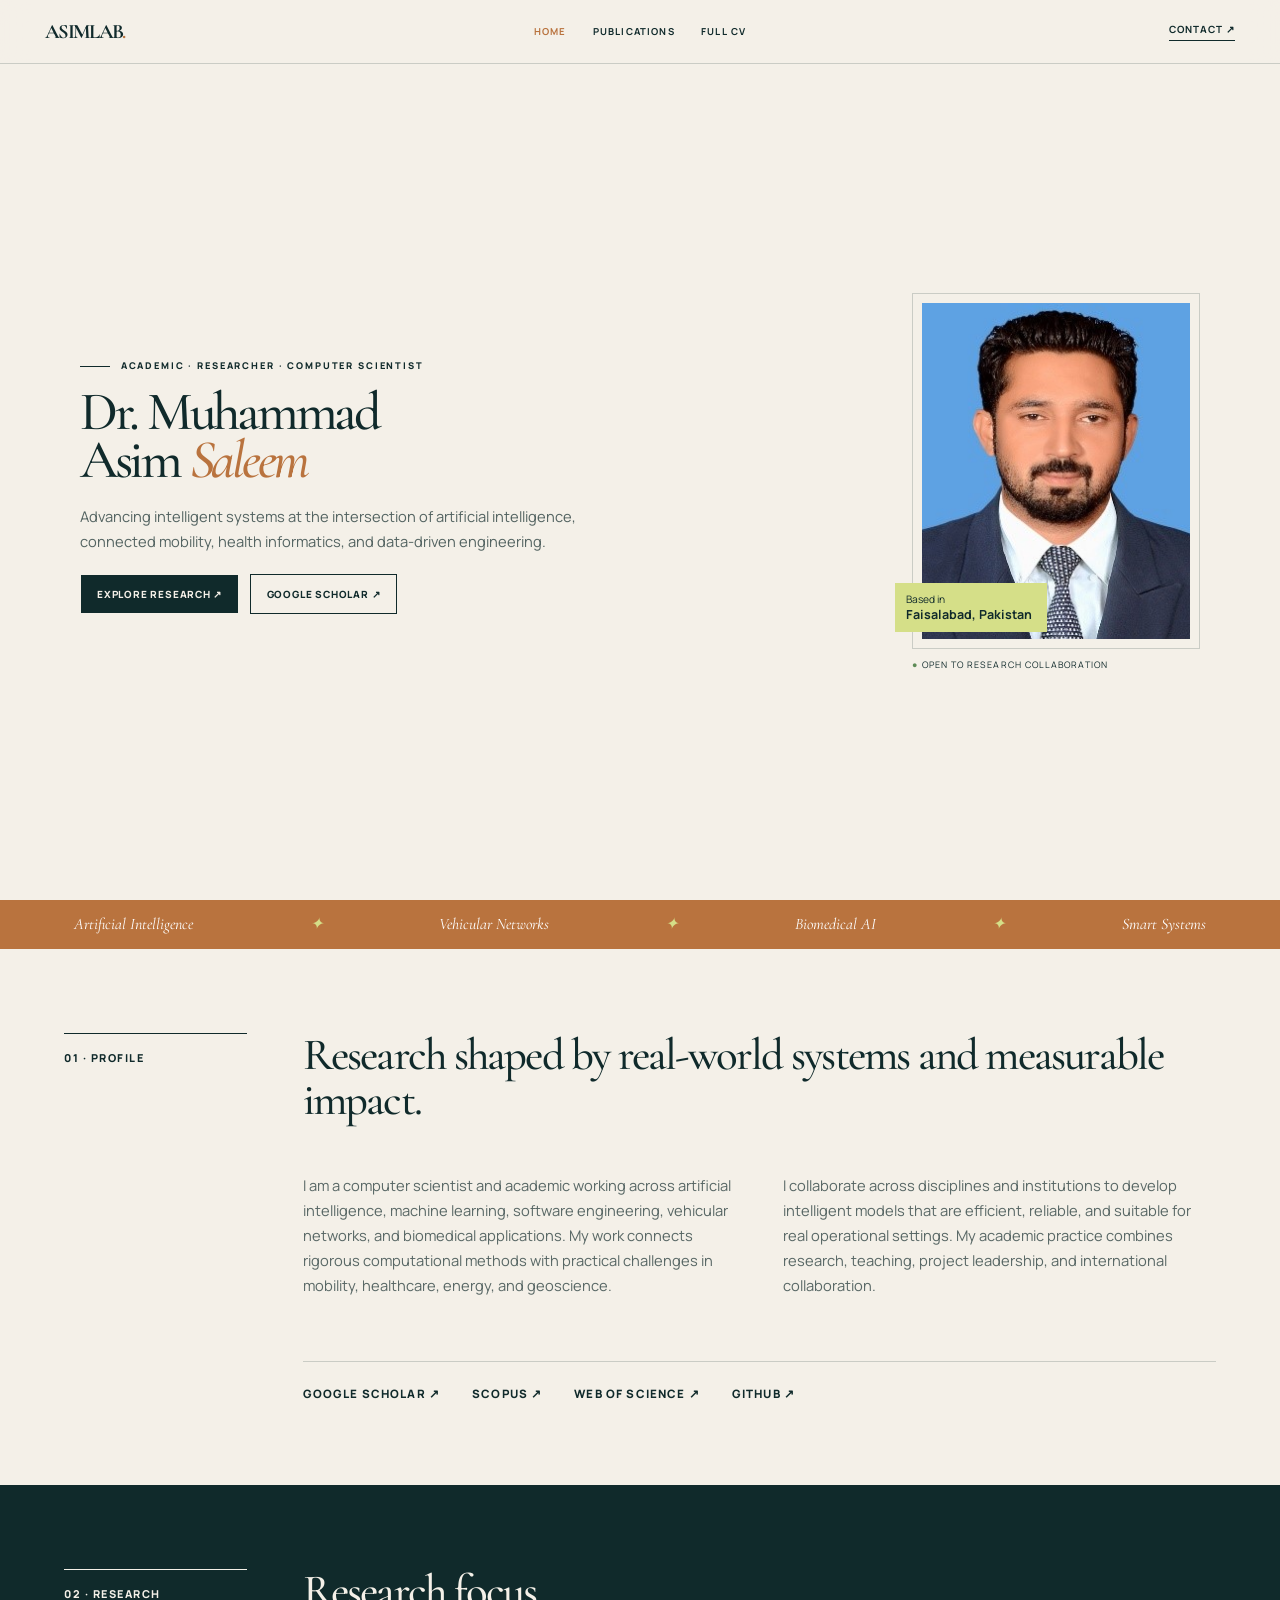
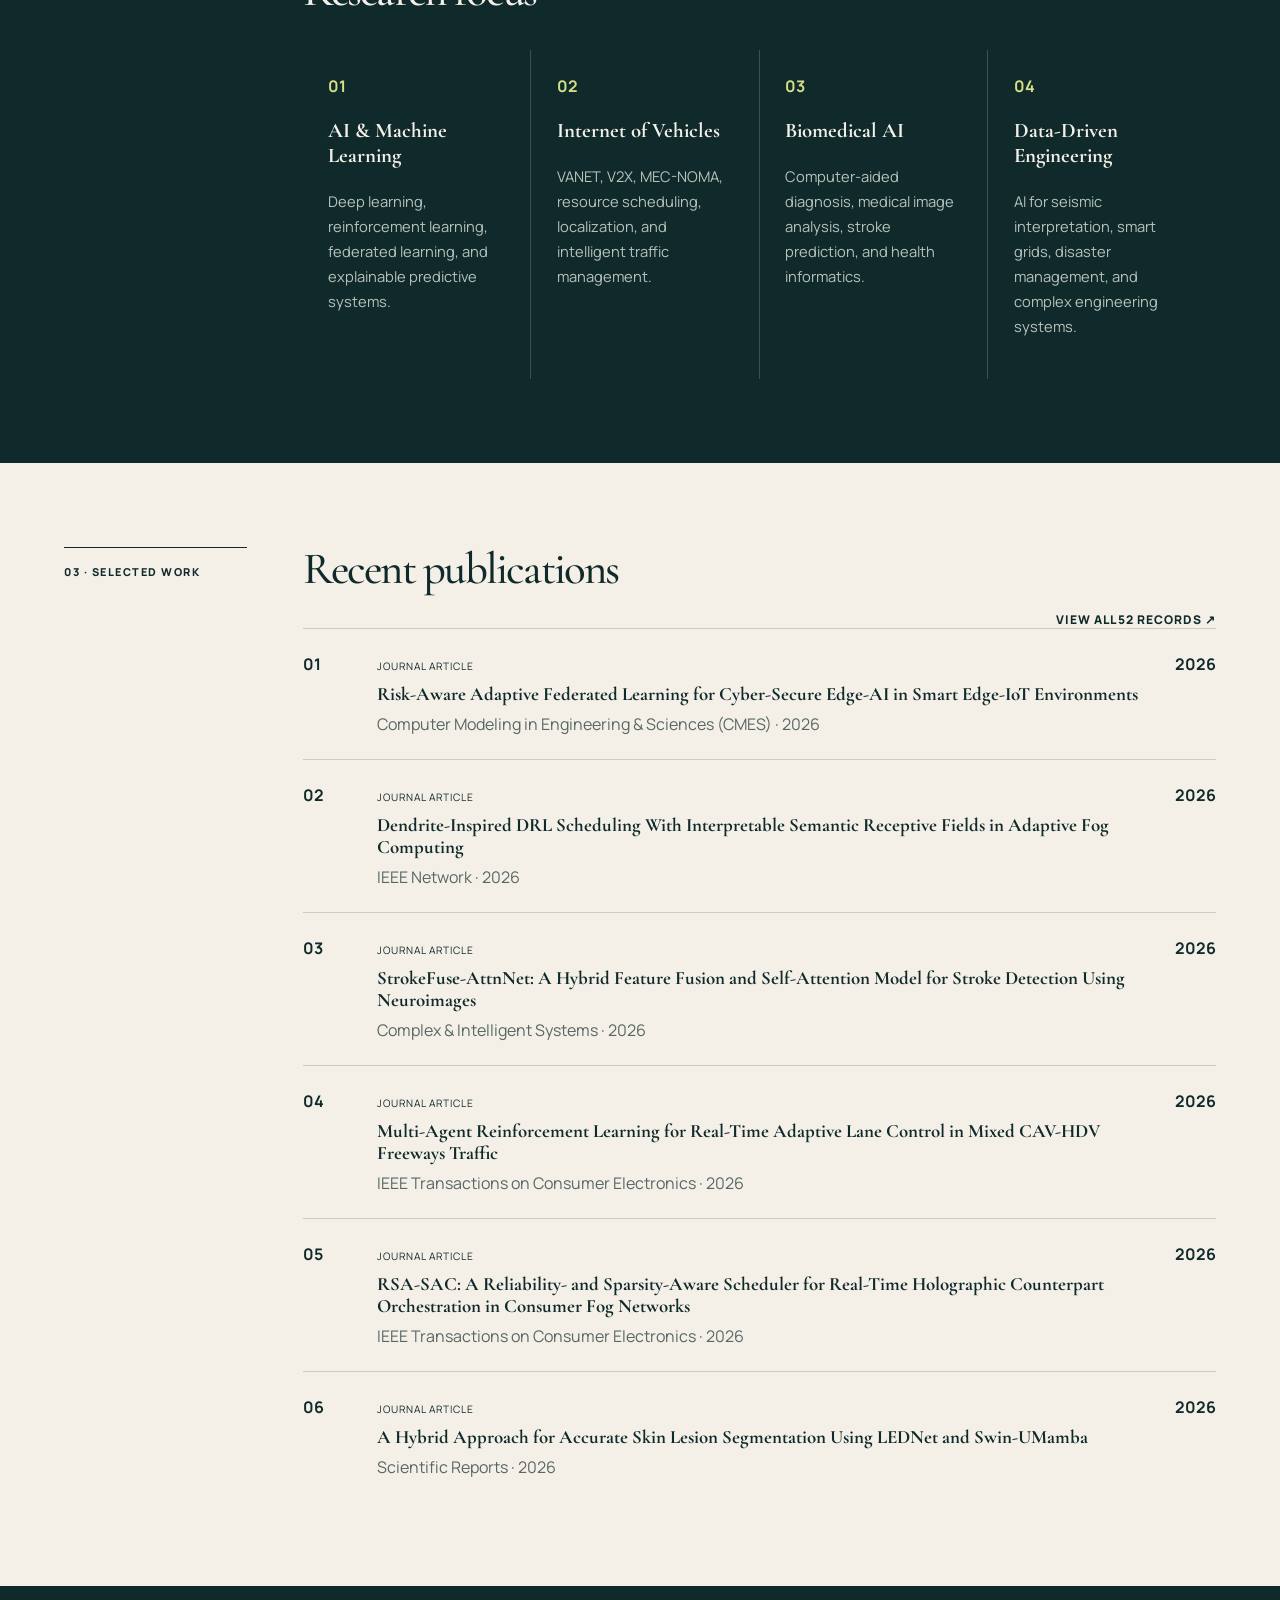
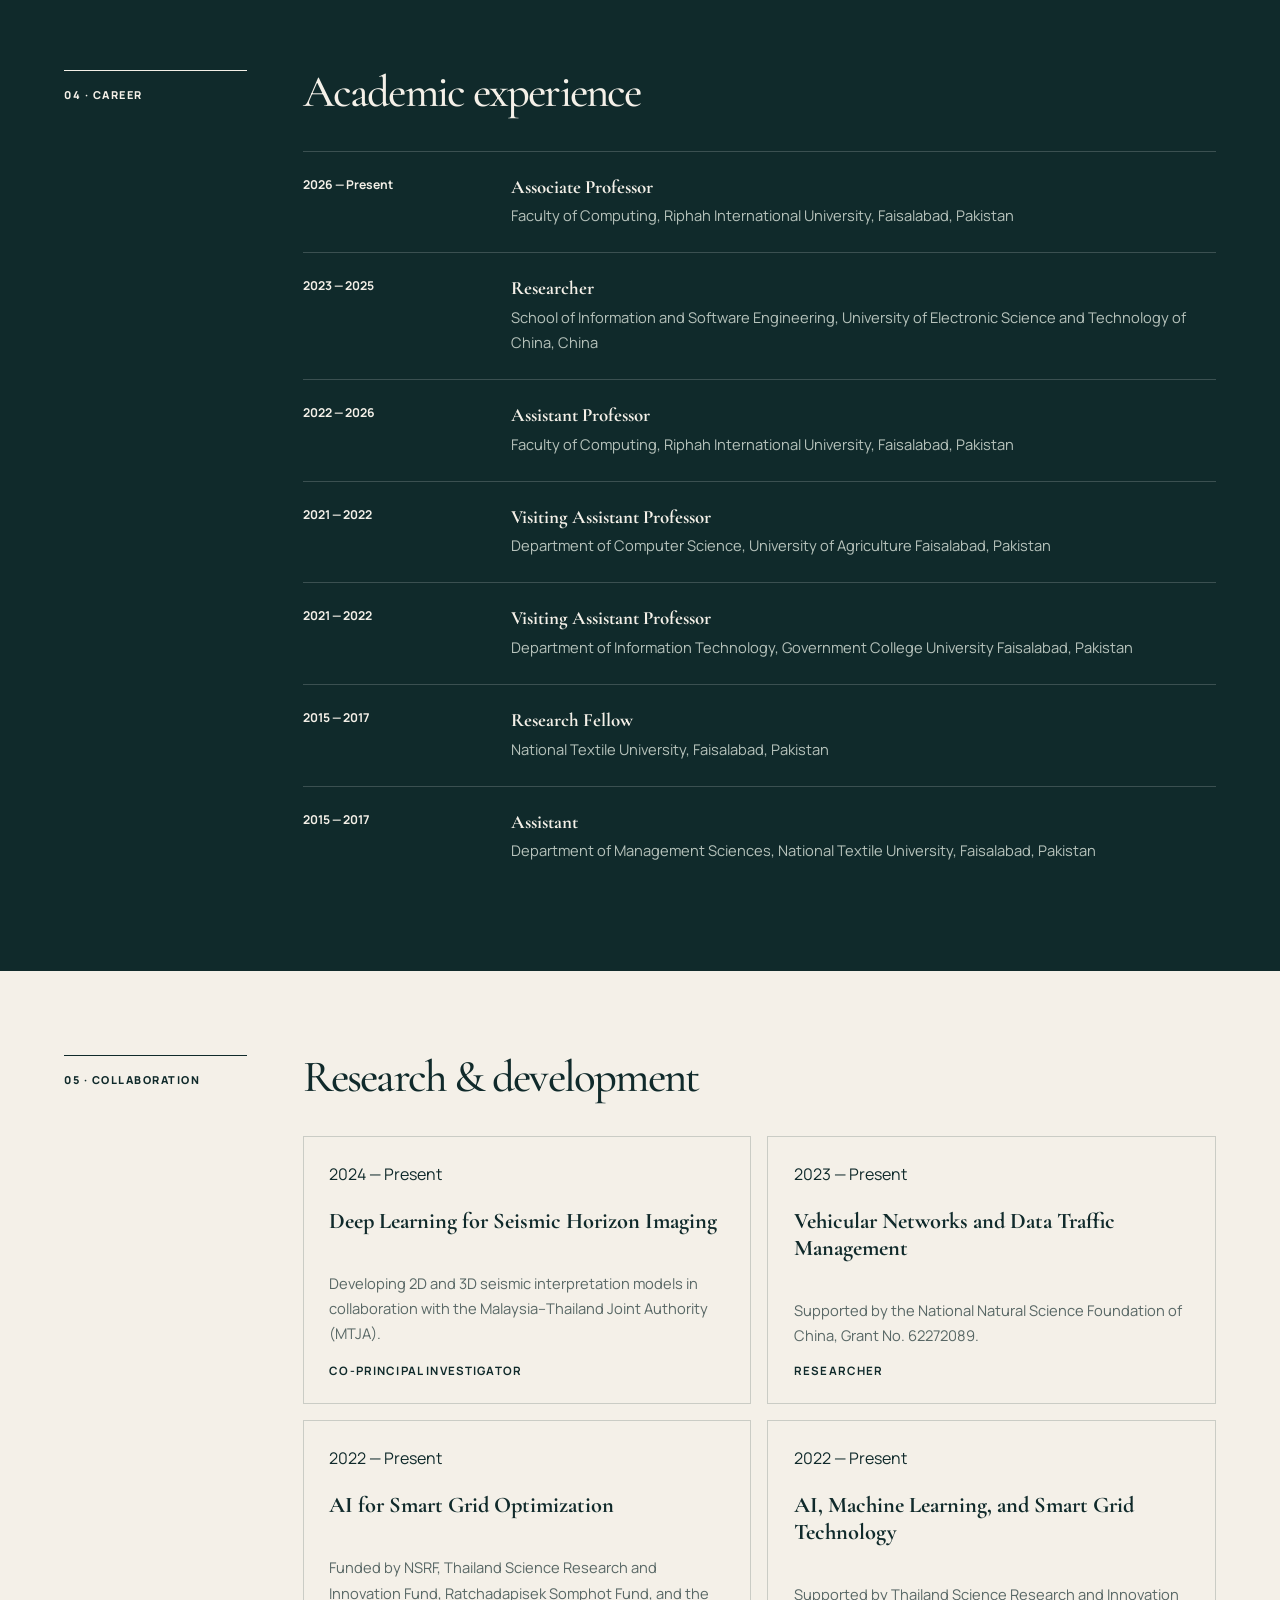
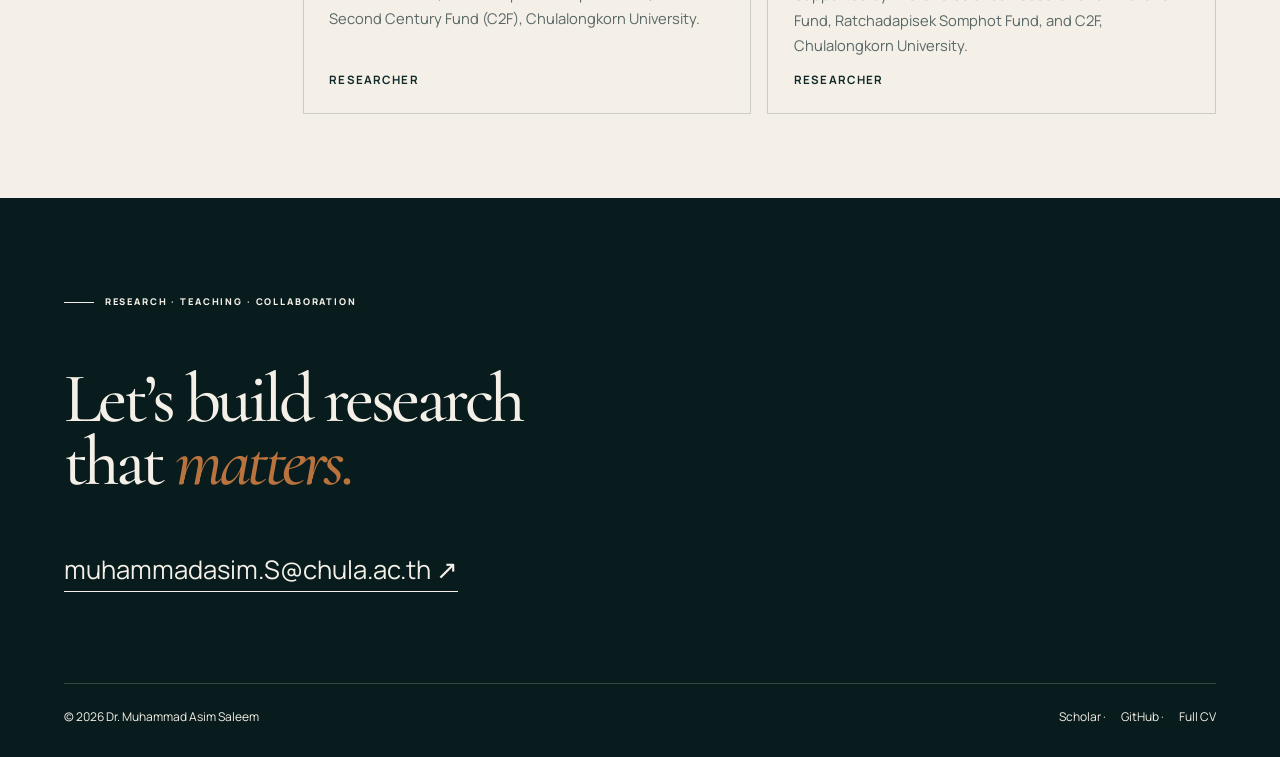
==== commit ea006a39: "Refresh stylesheet cache" ====
--- a/index.html
+++ b/index.html
@@ -1,4 +1,4 @@
-<!doctype html><html lang="en"><head><meta charset="utf-8"><meta name="viewport" content="width=device-width,initial-scale=1"><title>Dr. Muhammad Asim Saleem | AsimLab</title><meta name="description" content="Academic portfolio, research, publications, and CV of Dr. Muhammad Asim Saleem."><meta name="theme-color" content="#102a2b"><link rel="stylesheet" href="/assets/style.css?v=6"><link rel="icon" href="/assets/favicon.svg" type="image/svg+xml"></head><body><nav class="nav"><a class="brand" href="/">ASIMLAB<span>.</span></a><div class="links"><a class="active" href="/">Home</a><a  href="/publications/">Publications</a><a  href="/cv/">Full CV</a></div><a class="contact" href="mailto:muhammadasim.S@chula.ac.th">Contact ↗</a></nav>
+<!doctype html><html lang="en"><head><meta charset="utf-8"><meta name="viewport" content="width=device-width,initial-scale=1"><title>Dr. Muhammad Asim Saleem | AsimLab</title><meta name="description" content="Academic portfolio, research, publications, and CV of Dr. Muhammad Asim Saleem."><meta name="theme-color" content="#102a2b"><link rel="stylesheet" href="/assets/style.css?v=7"><link rel="icon" href="/assets/favicon.svg" type="image/svg+xml"></head><body><nav class="nav"><a class="brand" href="/">ASIMLAB<span>.</span></a><div class="links"><a class="active" href="/">Home</a><a  href="/publications/">Publications</a><a  href="/cv/">Full CV</a></div><a class="contact" href="mailto:muhammadasim.S@chula.ac.th">Contact ↗</a></nav>
 <main><section class="hero"><div><p class="kicker">Academic · Researcher · Computer Scientist</p><h1>Dr. Muhammad<br>Asim <em>Saleem</em></h1><p class="lead">Advancing intelligent systems at the intersection of artificial intelligence, connected mobility, health informatics, and data-driven engineering.</p><div class="actions"><a class="button primary" href="/publications/">Explore research ↗</a><a class="button" href="https://scholar.google.com.pk/citations?user=uTJ-_NQAAAAJ&hl=en">Google Scholar ↗</a></div></div><div><div class="portrait"><img src="/assets/asim-saleem.jpg" alt="Dr. Muhammad Asim Saleem"><div><small>Based in</small><strong>Faisalabad, Pakistan</strong></div></div><p class="status">● Open to research collaboration</p></div></section>
 <div class="band"><span>Artificial Intelligence</span><i>✦</i><span>Vehicular Networks</span><i>✦</i><span>Biomedical AI</span><i>✦</i><span>Smart Systems</span></div>
 <section class="section light"><aside>01 · Profile</aside><div><h2>Research shaped by real-world systems and measurable impact.</h2><div class="cols"><p>I am a computer scientist and academic working across artificial intelligence, machine learning, software engineering, vehicular networks, and biomedical applications. My work connects rigorous computational methods with practical challenges in mobility, healthcare, energy, and geoscience.</p><p>I collaborate across disciplines and institutions to develop intelligent models that are efficient, reliable, and suitable for real operational settings. My academic practice combines research, teaching, project leadership, and international collaboration.</p></div><div class="profile-links"><a href="https://scholar.google.com.pk/citations?user=uTJ-_NQAAAAJ&hl=en">Google Scholar ↗</a><a href="https://www.scopus.com/authid/detail.uri?authorId=57212779889">Scopus ↗</a><a href="https://www.webofscience.com/wos/author/record/W-5210-2019">Web of Science ↗</a><a href="https://github.com/asim-lab">GitHub ↗</a></div></div></section>
--- a/assets/style.css
+++ b/assets/style.css
@@ -1,5 +1,5 @@
-Generated 52 publications and 7 appointments.
-:root{--ink:#102a2b;--paper:#f4f0e8;--deep:#e8e1d4;--accent:#b9733e;--lime:#d5df88;--line:rgba(16,42,43,.18)}*{box-sizing:border-box}html{scroll-behavior:smooth}body{margin:0;background:var(--paper);color:var(--ink);font-family:Inter,Arial,sans-serif}a{color:inherit;text-decoration:none}h1,h2,h3{font-family:Georgia,serif}.nav{min-height:86px;display:grid;grid-template-columns:1fr auto 1fr;align-items:center;padding:0 5vw;border-bottom:1px solid var(--line);background:rgba(244,240,232,.94);backdrop-filter:blur(14px);position:sticky;top:0;z-index:10}.brand{font:bold 2rem Georgia;letter-spacing:-.08em}.brand span,em{color:var(--accent)}.links{display:flex;gap:2rem;text-transform:uppercase;font-size:.74rem;font-weight:700;letter-spacing:.12em}.links a:hover,.links .active{color:var(--accent)}.contact{justify-self:end;border-bottom:1px solid;padding-bottom:.25rem;font-size:.78rem;font-weight:700;text-transform:uppercase;letter-spacing:.1em}.hero{min-height:calc(100vh - 86px);display:grid;grid-template-columns:1.2fr .8fr;align-items:center;gap:6vw;padding:6vw 8vw}.kicker{font-size:.72rem;font-weight:800;text-transform:uppercase;letter-spacing:.2em}.kicker:before{content:'';display:inline-block;width:2.4rem;height:1px;background:currentColor;vertical-align:middle;margin-right:.8rem}.hero h1{font-size:clamp(4rem,7.4vw,8rem);font-weight:500;line-height:.82;letter-spacing:-.06em;margin:2rem 0}.lead{max-width:44rem;font-size:1.1rem;line-height:1.8;color:#536361}.actions{display:flex;gap:.8rem;flex-wrap:wrap;margin-top:2rem}.button{display:inline-block;border:1px solid;padding:1rem 1.25rem;font-size:.75rem;font-weight:800;letter-spacing:.08em;text-transform:uppercase}.primary{background:var(--ink);color:var(--paper)}.portrait{position:relative;padding:1rem;border:1px solid var(--line)}.portrait img{width:100%;aspect-ratio:4/5.1;object-fit:cover;object-position:top;display:block}.portrait div{position:absolute;left:-2rem;bottom:2rem;background:var(--lime);padding:1rem 1.25rem}.portrait small,.portrait strong{display:block}.status{font-size:.7rem;text-transform:uppercase;letter-spacing:.12em}.status:first-letter{color:#5d8b56}.band{display:flex;justify-content:space-around;gap:2rem;overflow:hidden;background:var(--accent);color:white;padding:1.15rem 2rem;font:italic 1.2rem Georgia;white-space:nowrap}.band i{color:var(--lime)}.section{display:grid;grid-template-columns:minmax(120px,.22fr) 1fr;gap:4vw;padding:7rem 8vw}.section aside{text-transform:uppercase;font-size:.68rem;font-weight:800;letter-spacing:.14em;border-top:1px solid;padding-top:1rem;align-self:start}.section h2,.cv-section h2{font-size:clamp(2.8rem,5vw,5.2rem);font-weight:500;letter-spacing:-.04em;line-height:1;margin:0 0 3rem}.dark{background:var(--ink);color:var(--paper)}.cols{display:grid;grid-template-columns:1fr 1fr;gap:4rem;max-width:70rem}.cols p,.card p,.grid4 p,.records p,.full-pub p{line-height:1.75;color:#586765}.dark .grid4 p,.dark .records p{color:#b7c3bc}.profile-links{display:flex;gap:2rem;flex-wrap:wrap;margin-top:3rem;padding-top:1.5rem;border-top:1px solid var(--line);font-size:.72rem;font-weight:800;text-transform:uppercase;letter-spacing:.1em}.grid4{display:grid;grid-template-columns:repeat(4,1fr);gap:1px;background:rgba(255,255,255,.18)}.grid4 article{background:var(--ink);padding:2rem}.grid4 b{color:var(--lime)}.grid4 h3{font-size:1.5rem}.section-top{display:flex;justify-content:space-between;align-items:end}.section-top a{font-size:.75rem;text-transform:uppercase;font-weight:800;letter-spacing:.08em}.pub-row{display:grid;grid-template-columns:50px 1fr auto;gap:1.5rem;padding:2rem 0;border-top:1px solid var(--line)}.pub-row h3{font-size:1.35rem;margin:.5rem 0}.pub-row p{margin:0;color:#586765}.tag,.meta span{font-size:.64rem;text-transform:uppercase;letter-spacing:.1em}.records article{display:grid;grid-template-columns:minmax(120px,.25fr) 1fr;gap:2rem;border-top:1px solid rgba(255,255,255,.18);padding:1.5rem 0}.records article>span{font-size:.76rem;font-weight:700}.records h3{font-size:1.3rem;margin:0 0 .35rem}.records p{margin:0}.light .records article,.cv-section .records article{border-color:var(--line)}.cards{display:grid;grid-template-columns:repeat(2,1fr);gap:1rem}.card{border:1px solid var(--line);padding:2rem;min-height:280px;display:flex;flex-direction:column}.card h3{font-size:1.65rem}.card strong{margin-top:auto;font-size:.72rem;text-transform:uppercase;letter-spacing:.1em}.inner-hero,.cv-hero{display:grid;grid-template-columns:1fr .65fr;gap:6vw;align-items:end;padding:7rem 8vw}.inner-hero h1,.cv-hero h1{font-size:clamp(4rem,9vw,9rem);font-weight:500;letter-spacing:-.06em;line-height:.8;margin:1.5rem 0}.summary{display:flex;gap:2rem;align-items:center}.summary strong{font:6rem Georgia;color:var(--accent)}.summary p{line-height:1.6}.stats{display:grid;grid-template-columns:repeat(4,1fr);background:var(--ink);color:var(--paper);padding:0 8vw}.stats a{padding:2rem;border-right:1px solid rgba(255,255,255,.15)}.stats strong,.stats span{display:block}.stats strong{font:3rem Georgia;color:var(--lime)}.stats span{font-size:.68rem;text-transform:uppercase;letter-spacing:.1em}.archive{padding:5rem 8vw 8rem}.archive-group{display:grid;grid-template-columns:minmax(190px,.28fr) 1fr;gap:4vw;margin-bottom:6rem}.archive-group>header{position:sticky;top:115px;align-self:start}.archive-group>header span{font-size:.72rem;font-weight:800;color:var(--accent)}.archive-group>header h2{font-size:2.4rem;margin:.8rem 0}.archive-group>header p{font-size:.72rem;text-transform:uppercase;letter-spacing:.1em}.full-pub{display:grid;grid-template-columns:45px 1fr;gap:1.4rem;padding:1.75rem 0;border-top:1px solid var(--line)}.full-pub h3{font-size:1.3rem;line-height:1.3;margin:.6rem 0}.full-pub p{margin:.35rem 0}.full-pub a{display:inline-block;margin-top:.6rem;color:var(--accent);font-size:.78rem;font-weight:800}.meta{display:flex;gap:1rem}.cv-hero img{width:min(320px,100%);aspect-ratio:4/5;object-fit:cover;object-position:top;justify-self:end}.cv-section{padding:6rem 8vw}.cv-section>header{display:grid;grid-template-columns:100px 1fr;border-top:1px solid var(--line);padding-top:1rem}.cv-section>header>span{font-weight:800;color:var(--accent)}.cv-section>header h2{font-size:3.2rem}.cv-section .records{margin-left:100px}.alt{background:var(--deep)}.expertise{display:grid;grid-template-columns:repeat(2,1fr);gap:1rem;margin-left:100px}.expertise article{border:1px solid var(--line);padding:1.5rem}.expertise small{text-transform:uppercase;letter-spacing:.12em;font-weight:800}.expertise h3{line-height:1.45}.certs{margin-left:100px;columns:2;column-gap:4rem}.certs li{break-inside:avoid;padding:.8rem 0;border-bottom:1px solid var(--line);line-height:1.5}.callout{padding:5rem 8vw;background:var(--lime);display:flex;justify-content:space-between;align-items:center}.callout h2{font-size:3rem;margin:.8rem 0}footer{background:#091c1d;color:var(--paper);padding:7rem 8vw 2rem}footer h2{font-size:clamp(3.5rem,7vw,7.5rem);line-height:.9;font-weight:500;letter-spacing:-.05em}.email{font-size:clamp(1rem,2vw,1.6rem);border-bottom:1px solid;padding-bottom:.3rem}.foot{display:flex;justify-content:space-between;gap:2rem;margin-top:6rem;padding-top:1.5rem;border-top:1px solid rgba(255,255,255,.18);font-size:.75rem}.foot a{margin-left:.8rem}@media(max-width:900px){.nav{grid-template-columns:1fr auto}.links{display:none}.hero,.inner-hero,.cv-hero{grid-template-columns:1fr}.hero{padding-top:4rem}.hero h1{font-size:clamp(3.5rem,14vw,6rem)}.portrait{max-width:460px}.section{grid-template-columns:1fr;padding:5rem 6vw}.cols,.grid4,.cards,.expertise{grid-template-columns:1fr}.archive-group{grid-template-columns:1fr}.archive-group>header{position:static}.stats{grid-template-columns:repeat(2,1fr);padding:0 4vw}.cv-section .records,.expertise,.certs{margin-left:0}.certs{columns:1}.cv-section>header{grid-template-columns:50px 1fr}.cv-section>header h2{font-size:2.5rem}.callout{align-items:flex-start;gap:2rem;flex-direction:column}}@media(max-width:560px){.nav{min-height:70px}.contact{font-size:.66rem}.hero{padding:4rem 6vw}.hero h1{font-size:3.4rem}.portrait div{left:.5rem}.band{justify-content:flex-start}.pub-row{grid-template-columns:35px 1fr}.pub-row>strong{display:none}.inner-hero,.cv-hero{padding:5rem 6vw}.inner-hero h1,.cv-hero h1{font-size:3.8rem}.summary strong{font-size:4rem}.stats{grid-template-columns:1fr}.archive{padding:4rem 6vw}.full-pub{grid-template-columns:30px 1fr}.foot{flex-direction:column}}
+@import url("https://fonts.googleapis.com/css2?family=Cormorant+Garamond:ital,wght@0,400;0,500;0,600;0,700;1,400&family=Manrope:wght@400;500;600;700&display=swap");
+:root{--ink:#102a2b;--paper:#f4f0e8;--deep:#e8e1d4;--accent:#b9733e;--lime:#d5df88;--line:rgba(16,42,43,.18)}*{box-sizing:border-box}html{scroll-behavior:smooth}body{margin:0;background:var(--paper);color:var(--ink);font-family:"Manrope",Arial,sans-serif}a{color:inherit;text-decoration:none}h1,h2,h3{font-family:"Cormorant Garamond",Georgia,serif}.nav{min-height:86px;display:grid;grid-template-columns:1fr auto 1fr;align-items:center;padding:0 5vw;border-bottom:1px solid var(--line);background:rgba(244,240,232,.94);backdrop-filter:blur(14px);position:sticky;top:0;z-index:10}.brand{font:700 2rem "Cormorant Garamond",Georgia,serif;letter-spacing:-.08em}.brand span,em{color:var(--accent)}.links{display:flex;gap:2rem;text-transform:uppercase;font-size:.74rem;font-weight:700;letter-spacing:.12em}.links a:hover,.links .active{color:var(--accent)}.contact{justify-self:end;border-bottom:1px solid;padding-bottom:.25rem;font-size:.78rem;font-weight:700;text-transform:uppercase;letter-spacing:.1em}.hero{min-height:calc(100vh - 86px);display:grid;grid-template-columns:1.2fr .8fr;align-items:center;gap:6vw;padding:6vw 8vw}.kicker{font-size:.72rem;font-weight:800;text-transform:uppercase;letter-spacing:.2em}.kicker:before{content:'';display:inline-block;width:2.4rem;height:1px;background:currentColor;vertical-align:middle;margin-right:.8rem}.hero h1{font-size:clamp(4rem,7.4vw,8rem);font-weight:500;line-height:.82;letter-spacing:-.06em;margin:2rem 0}.lead{max-width:44rem;font-size:1.1rem;line-height:1.8;color:#536361}.actions{display:flex;gap:.8rem;flex-wrap:wrap;margin-top:2rem}.button{display:inline-block;border:1px solid;padding:1rem 1.25rem;font-size:.75rem;font-weight:800;letter-spacing:.08em;text-transform:uppercase}.primary{background:var(--ink);color:var(--paper)}.portrait{position:relative;padding:1rem;border:1px solid var(--line)}.portrait img{width:100%;aspect-ratio:4/5.1;object-fit:cover;object-position:top;display:block}.portrait div{position:absolute;left:-2rem;bottom:2rem;background:var(--lime);padding:1rem 1.25rem}.portrait small,.portrait strong{display:block}.status{font-size:.7rem;text-transform:uppercase;letter-spacing:.12em}.status:first-letter{color:#5d8b56}.band{display:flex;justify-content:space-around;gap:2rem;overflow:hidden;background:var(--accent);color:white;padding:1.15rem 2rem;font:italic 1.2rem "Cormorant Garamond",Georgia,serif;white-space:nowrap}.band i{color:var(--lime)}.section{display:grid;grid-template-columns:minmax(120px,.22fr) 1fr;gap:4vw;padding:7rem 8vw}.section aside{text-transform:uppercase;font-size:.68rem;font-weight:800;letter-spacing:.14em;border-top:1px solid;padding-top:1rem;align-self:start}.section h2,.cv-section h2{font-size:clamp(2.8rem,5vw,5.2rem);font-weight:500;letter-spacing:-.04em;line-height:1;margin:0 0 3rem}.dark{background:var(--ink);color:var(--paper)}.cols{display:grid;grid-template-columns:1fr 1fr;gap:4rem;max-width:70rem}.cols p,.card p,.grid4 p,.records p,.full-pub p{line-height:1.75;color:#586765}.dark .grid4 p,.dark .records p{color:#b7c3bc}.profile-links{display:flex;gap:2rem;flex-wrap:wrap;margin-top:3rem;padding-top:1.5rem;border-top:1px solid var(--line);font-size:.72rem;font-weight:800;text-transform:uppercase;letter-spacing:.1em}.grid4{display:grid;grid-template-columns:repeat(4,1fr);gap:1px;background:rgba(255,255,255,.18)}.grid4 article{background:var(--ink);padding:2rem}.grid4 b{color:var(--lime)}.grid4 h3{font-size:1.5rem}.section-top{display:flex;justify-content:space-between;align-items:end}.section-top a{font-size:.75rem;text-transform:uppercase;font-weight:800;letter-spacing:.08em}.pub-row{display:grid;grid-template-columns:50px 1fr auto;gap:1.5rem;padding:2rem 0;border-top:1px solid var(--line)}.pub-row h3{font-size:1.35rem;margin:.5rem 0}.pub-row p{margin:0;color:#586765}.tag,.meta span{font-size:.64rem;text-transform:uppercase;letter-spacing:.1em}.records article{display:grid;grid-template-columns:minmax(120px,.25fr) 1fr;gap:2rem;border-top:1px solid rgba(255,255,255,.18);padding:1.5rem 0}.records article>span{font-size:.76rem;font-weight:700}.records h3{font-size:1.3rem;margin:0 0 .35rem}.records p{margin:0}.light .records article,.cv-section .records article{border-color:var(--line)}.cards{display:grid;grid-template-columns:repeat(2,1fr);gap:1rem}.card{border:1px solid var(--line);padding:2rem;min-height:280px;display:flex;flex-direction:column}.card h3{font-size:1.65rem}.card strong{margin-top:auto;font-size:.72rem;text-transform:uppercase;letter-spacing:.1em}.inner-hero,.cv-hero{display:grid;grid-template-columns:1fr .65fr;gap:6vw;align-items:end;padding:7rem 8vw}.inner-hero h1,.cv-hero h1{font-size:clamp(4rem,9vw,9rem);font-weight:500;letter-spacing:-.06em;line-height:.8;margin:1.5rem 0}.summary{display:flex;gap:2rem;align-items:center}.summary strong{font:6rem "Cormorant Garamond",Georgia,serif;color:var(--accent)}.summary p{line-height:1.6}.stats{display:grid;grid-template-columns:repeat(4,1fr);background:var(--ink);color:var(--paper);padding:0 8vw}.stats a{padding:2rem;border-right:1px solid rgba(255,255,255,.15)}.stats strong,.stats span{display:block}.stats strong{font:3rem "Cormorant Garamond",Georgia,serif;color:var(--lime)}.stats span{font-size:.68rem;text-transform:uppercase;letter-spacing:.1em}.archive{padding:5rem 8vw 8rem}.archive-group{display:grid;grid-template-columns:minmax(190px,.28fr) 1fr;gap:4vw;margin-bottom:6rem}.archive-group>header{position:sticky;top:115px;align-self:start}.archive-group>header span{font-size:.72rem;font-weight:800;color:var(--accent)}.archive-group>header h2{font-size:2.4rem;margin:.8rem 0}.archive-group>header p{font-size:.72rem;text-transform:uppercase;letter-spacing:.1em}.full-pub{display:grid;grid-template-columns:45px 1fr;gap:1.4rem;padding:1.75rem 0;border-top:1px solid var(--line)}.full-pub h3{font-size:1.3rem;line-height:1.3;margin:.6rem 0}.full-pub p{margin:.35rem 0}.full-pub a{display:inline-block;margin-top:.6rem;color:var(--accent);font-size:.78rem;font-weight:800}.meta{display:flex;gap:1rem}.cv-hero img{width:min(320px,100%);aspect-ratio:4/5;object-fit:cover;object-position:top;justify-self:end}.cv-section{padding:6rem 8vw}.cv-section>header{display:grid;grid-template-columns:100px 1fr;border-top:1px solid var(--line);padding-top:1rem}.cv-section>header>span{font-weight:800;color:var(--accent)}.cv-section>header h2{font-size:3.2rem}.cv-section .records{margin-left:100px}.alt{background:var(--deep)}.expertise{display:grid;grid-template-columns:repeat(2,1fr);gap:1rem;margin-left:100px}.expertise article{border:1px solid var(--line);padding:1.5rem}.expertise small{text-transform:uppercase;letter-spacing:.12em;font-weight:800}.expertise h3{line-height:1.45}.certs{margin-left:100px;columns:2;column-gap:4rem}.certs li{break-inside:avoid;padding:.8rem 0;border-bottom:1px solid var(--line);line-height:1.5}.callout{padding:5rem 8vw;background:var(--lime);display:flex;justify-content:space-between;align-items:center}.callout h2{font-size:3rem;margin:.8rem 0}footer{background:#091c1d;color:var(--paper);padding:7rem 8vw 2rem}footer h2{font-size:clamp(3.5rem,7vw,7.5rem);line-height:.9;font-weight:500;letter-spacing:-.05em}.email{font-size:clamp(1rem,2vw,1.6rem);border-bottom:1px solid;padding-bottom:.3rem}.foot{display:flex;justify-content:space-between;gap:2rem;margin-top:6rem;padding-top:1.5rem;border-top:1px solid rgba(255,255,255,.18);font-size:.75rem}.foot a{margin-left:.8rem}@media(max-width:900px){.nav{grid-template-columns:1fr auto}.links{display:none}.hero,.inner-hero,.cv-hero{grid-template-columns:1fr}.hero{padding-top:4rem}.hero h1{font-size:clamp(3.5rem,14vw,6rem)}.portrait{max-width:460px}.section{grid-template-columns:1fr;padding:5rem 6vw}.cols,.grid4,.cards,.expertise{grid-template-columns:1fr}.archive-group{grid-template-columns:1fr}.archive-group>header{position:static}.stats{grid-template-columns:repeat(2,1fr);padding:0 4vw}.cv-section .records,.expertise,.certs{margin-left:0}.certs{columns:1}.cv-section>header{grid-template-columns:50px 1fr}.cv-section>header h2{font-size:2.5rem}.callout{align-items:flex-start;gap:2rem;flex-direction:column}}@media(max-width:560px){.nav{min-height:70px}.contact{font-size:.66rem}.hero{padding:4rem 6vw}.hero h1{font-size:3.4rem}.portrait div{left:.5rem}.band{justify-content:flex-start}.pub-row{grid-template-columns:35px 1fr}.pub-row>strong{display:none}.inner-hero,.cv-hero{padding:5rem 6vw}.inner-hero h1,.cv-hero h1{font-size:3.8rem}.summary strong{font-size:4rem}.stats{grid-template-columns:1fr}.archive{padding:4rem 6vw}.full-pub{grid-template-columns:30px 1fr}.foot{flex-direction:column}}
 @media (min-width:901px){
   :root{--hero-nav:64px}
   .nav{height:var(--hero-nav);min-height:0;padding-inline:3.5vw}
